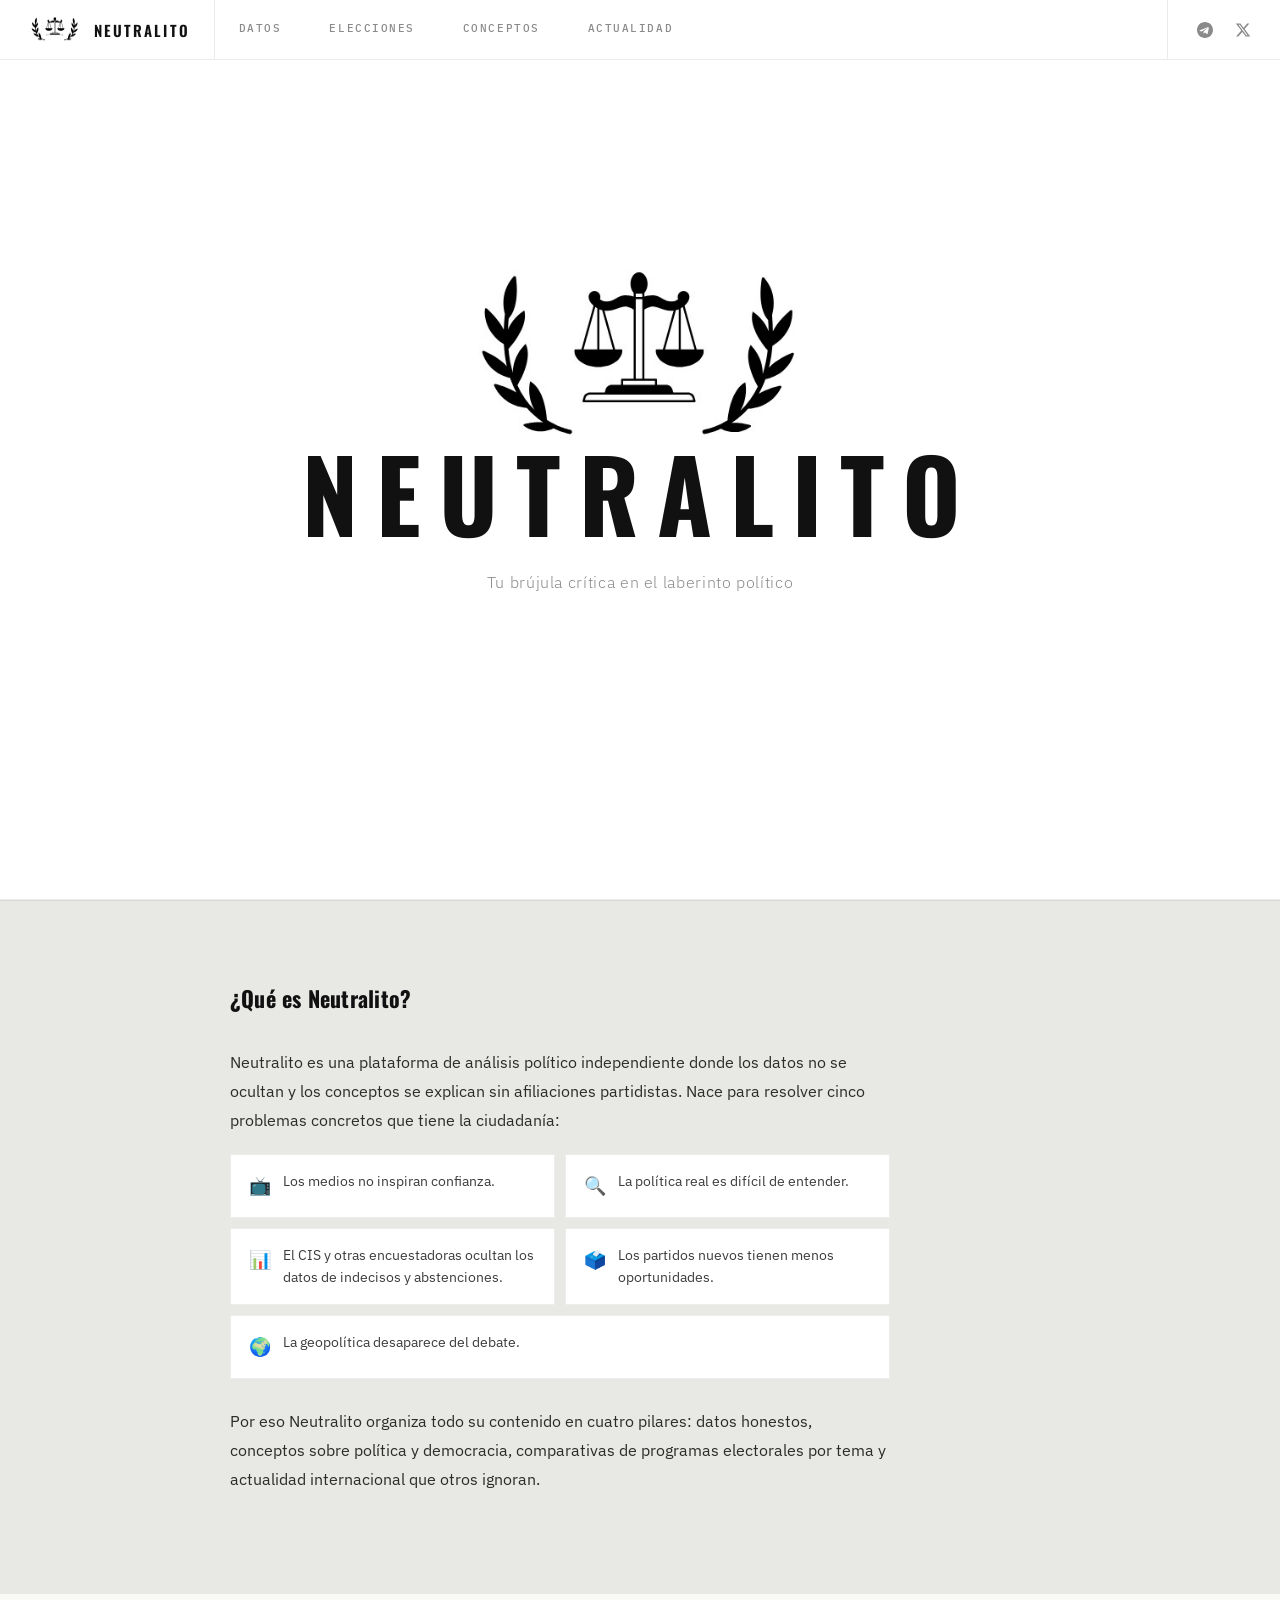
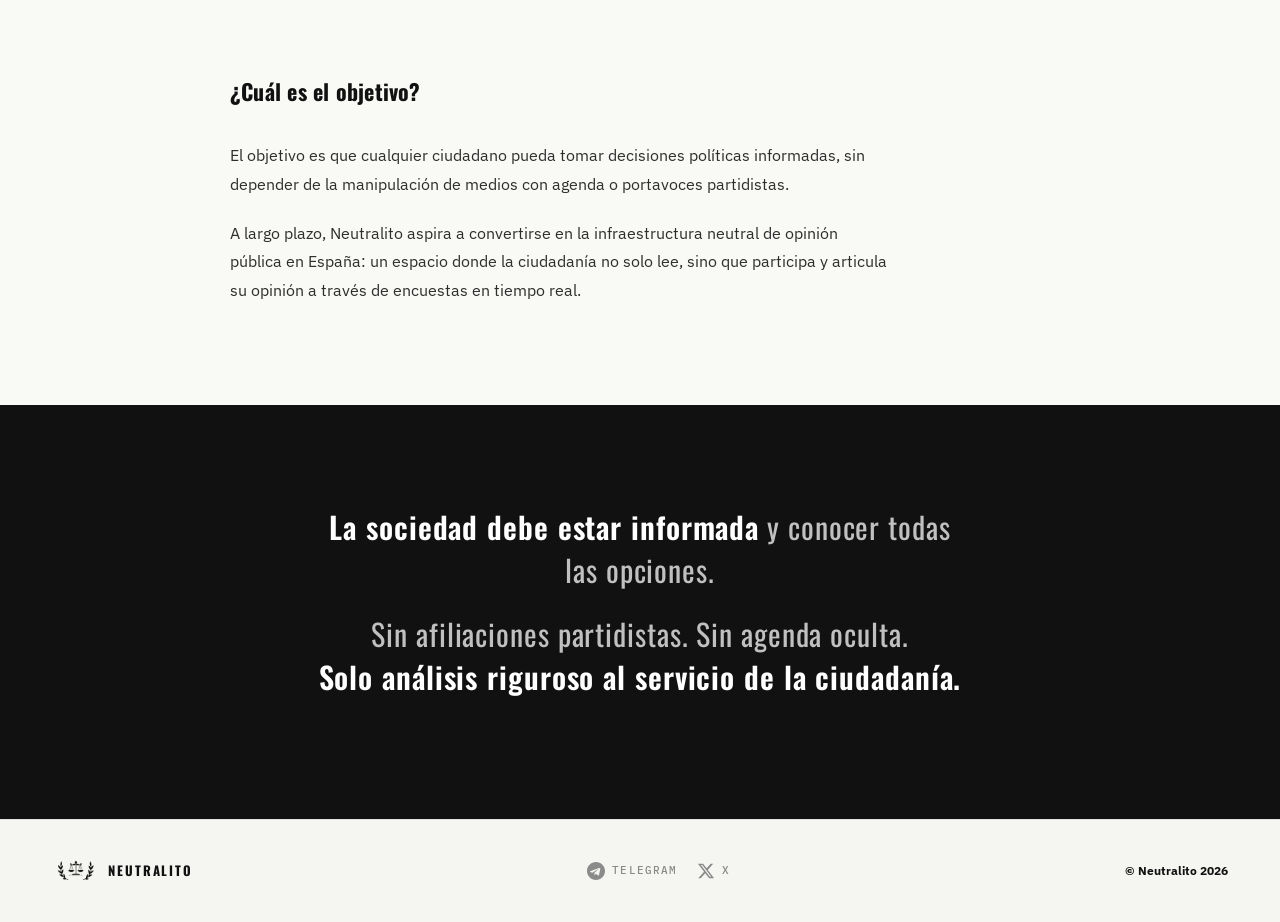
==== index.html @ 9f7d3c93 "Add files via upload" ====
<!DOCTYPE html>
<html lang="es">
<head>
<meta charset="UTF-8">
<meta name="viewport" content="width=device-width, initial-scale=1.0">
<title>Neutralito — Tu brújula crítica en el laberinto político</title>
<link rel="preconnect" href="https://fonts.googleapis.com">
<link href="https://fonts.googleapis.com/css2?family=Oswald:wght@400;500;600;700&family=IBM+Plex+Sans:wght@300;400;500&family=IBM+Plex+Mono:wght@400;500&family=Playfair+Display:ital,wght@0,600;1,400&display=swap" rel="stylesheet">
<link rel="stylesheet" href="neutralito.css">
<style>
  :root {
    --white:       #ffffff;
    --off-white:   #f5f5f2;
    --silver:      #C0C0C0;
    --silver-dark: #8a8a8a;
    --black:       #111111;
    --black-soft:  #333333;
  }

  * { margin: 0; padding: 0; box-sizing: border-box; }
  html { scroll-behavior: smooth; }

  body {
    background: var(--white);
    color: var(--black);
    font-family: 'IBM Plex Sans', sans-serif;
    font-weight: 300;
    line-height: 1.6;
    overflow-x: hidden;
  }

  /* ── NAV ── */
  nav {
    position: fixed;
    top: 0; left: 0; right: 0;
    z-index: 300;
    display: flex;
    align-items: stretch;
    height: 60px;
    background: var(--white);
    border-bottom: 1px solid rgba(0,0,0,0.08);
  }

  .nav-brand {
    display: flex;
    align-items: center;
    gap: 8px;
    padding: 0 24px;
    text-decoration: none;
    border-right: 1px solid rgba(0,0,0,0.08);
    cursor: pointer;
    flex-shrink: 0;
  }

  .nav-brand img {
    height: 28px;
    width: auto;
    object-fit: contain;
  }

  .nav-brand-text {
    font-family: 'Oswald', sans-serif;
    font-size: 15px;
    font-weight: 600;
    letter-spacing: 0.14em;
    text-transform: uppercase;
    color: var(--black);
  }

  .nav-tabs {
    display: flex;
    flex: 1;
    overflow-x: auto;
  }

  .nav-tab {
    display: flex;
    align-items: center;
    padding: 0 24px;
    font-family: 'IBM Plex Mono', monospace;
    font-size: 11px;
    font-weight: 500;
    letter-spacing: 0.14em;
    text-transform: uppercase;
    color: var(--silver-dark);
    cursor: pointer;
    border-bottom: 2px solid transparent;
    transition: color 0.2s, border-color 0.2s;
    white-space: nowrap;
    user-select: none;
  }

  .nav-tab:hover { color: var(--black); }
  .nav-tab.active { color: var(--black); border-bottom-color: var(--black); }

  /* ── HAMBURGER ── */
  .nav-hamburger {
    display: none;
    flex-direction: column;
    justify-content: center;
    gap: 5px;
    padding: 0 20px;
    cursor: pointer;
    margin-left: auto;
  }
  .nav-hamburger span {
    display: block;
    width: 22px;
    height: 2px;
    background: var(--black);
    transition: all 0.3s;
  }
  .nav-mobile-menu {
    position: fixed;
    top: 60px;
    left: 0;
    right: 0;
    background: var(--white);
    border-bottom: 2px solid rgba(0,0,0,0.1);
    z-index: 299;
    flex-direction: column;
    display: none;
    box-shadow: 0 8px 24px rgba(0,0,0,0.1);
  }
  @media (max-width: 768px) {
    .nav-mobile-menu.open { display: flex !important; }
  }
  .nav-mobile-item {
    padding: 16px 24px;
    font-family: 'IBM Plex Mono', monospace;
    font-size: 12px;
    font-weight: 500;
    letter-spacing: 0.14em;
    text-transform: uppercase;
    color: var(--silver-dark);
    cursor: pointer;
    border-bottom: 1px solid rgba(0,0,0,0.05);
    transition: color 0.2s, background 0.2s;
  }
  .nav-mobile-item:hover { color: var(--black); background: var(--off-white); }
  .nav-mobile-item.active { color: var(--black); font-weight: 700; }

  @media (max-width: 768px) {
    .nav-tabs { display: none; }
    .nav-hamburger { display: flex; }
    .nav-social { display: none; }
    .page.active.mobile-hidden { display: none; }
  }

  /* ── PAGES ── */
  .page { display: none; }
  .page.active { display: block; }

  /* ── HOME PAGE ── */
  .hero {
    min-height: 100vh;
    display: flex;
    flex-direction: column;
    align-items: center;
    justify-content: center;
    padding: 100px 48px 80px;
    text-align: center;
    background: var(--white);
    position: relative;
    border-bottom: 1px solid rgba(0,0,0,0.07);
  }

  .hero-brand {
    display: flex;
    flex-direction: column;
    align-items: center;
    gap: 0;
    margin-bottom: 28px;
  }

  .hero-brand-symbol {
    width: clamp(260px, 36vw, 420px);
    height: auto;
    object-fit: contain;
    display: block;
    margin-bottom: -16px;
  }

  .hero-brand-name {
    font-family: 'Oswald', sans-serif;
    font-size: clamp(48px, 9vw, 100px);
    font-weight: 700;
    letter-spacing: 0.18em;
    text-transform: uppercase;
    color: var(--black);
    line-height: 1;
    padding-top: 4px;
  }

  .hero-tagline {
    font-size: clamp(13px, 1.5vw, 16px);
    font-weight: 300;
    color: var(--silver-dark);
    letter-spacing: 0.04em;
    margin-bottom: 60px;
  }

  /* ── QUÉ ES ── */
  .que-es {
    background: var(--off-white);
    padding: 80px 52px;
    border-top: 1px solid rgba(0,0,0,0.07);
  }
  .que-es-inner { max-width: 820px; margin: 0 auto; }
  .que-es-texto {
    font-size: 16px;
    font-weight: 300;
    color: rgba(17,17,17,0.85);
    line-height: 1.85;
    max-width: 680px;
    margin-bottom: 20px;
  }

  /* ── MANIFIESTO ── */
  .manifiesto {
    background: var(--black);
    padding: 100px 52px;
    text-align: center;
  }
  .manifiesto-inner { max-width: 660px; margin: 0 auto; }
  .manifiesto-label {
    font-family: 'IBM Plex Mono', monospace;
    font-size: 10px;
    letter-spacing: 0.3em;
    text-transform: uppercase;
    color: var(--silver-dark);
    margin-bottom: 44px;
  }
  .manifiesto-frase {
    font-family: 'Oswald', sans-serif;
    font-size: clamp(20px, 3vw, 30px);
    font-weight: 400;
    line-height: 1.45;
    letter-spacing: 0.03em;
    color: var(--silver);
    margin-bottom: 20px;
  }
  .manifiesto-frase strong { color: var(--white); font-weight: 600; }

  /* ── DIFERENCIACIÓN ── */
  .diferencia {
    background: var(--off-white);
    padding: 100px 52px;
  }
  .diferencia-inner { max-width: 960px; margin: 0 auto; }
  .diferencia-grid {
    display: grid;
    grid-template-columns: 1fr 1fr 1fr;
    gap: 2px;
    background: rgba(0,0,0,0.06);
    margin-top: 56px;
  }
  .dif-col { background: var(--white); padding: 32px 28px; }
  .dif-col-header {
    font-family: 'Oswald', sans-serif;
    font-size: 12px;
    font-weight: 600;
    letter-spacing: 0.14em;
    text-transform: uppercase;
    margin-bottom: 24px;
    padding-bottom: 14px;
    border-bottom: 1px solid rgba(0,0,0,0.07);
  }
  .dif-col-header.ellos { color: var(--silver-dark); }
  .dif-col-header.nos   { color: var(--black); }
  .dif-col-header.res   { color: var(--black-soft); }
  .dif-item {
    font-size: 13px;
    font-weight: 300;
    color: rgba(17,17,17,0.75);
    line-height: 1.65;
    margin-bottom: 16px;
    padding-left: 12px;
    border-left: 2px solid rgba(0,0,0,0.08);
  }
  .dif-item.nos { color: var(--black); font-weight: 400; border-left-color: var(--black); }
  .dif-item.res { color: var(--black-soft); font-style: italic; border-left-color: rgba(0,0,0,0.2); }

  /* ── INNER PAGES ── */
  .inner-page {
    min-height: calc(100vh - 60px);
    padding: 80px 52px 100px;
  }
  .inner-page-inner { max-width: 820px; margin: 0 auto; }

  .page-badge {
    font-family: 'Oswald', sans-serif;
    font-size: 12px;
    font-weight: 500;
    letter-spacing: 0.12em;
    text-transform: uppercase;
    color: var(--silver-dark);
    border: 1px solid rgba(0,0,0,0.1);
    display: inline-block;
    padding: 5px 12px;
    margin-bottom: 28px;
  }

  .page-titulo {
    font-family: 'Oswald', sans-serif;
    font-size: clamp(32px, 5vw, 56px);
    font-weight: 700;
    letter-spacing: 0.06em;
    text-transform: uppercase;
    color: var(--black);
    margin-bottom: 32px;
    line-height: 1.1;
  }

  .page-divider {
    width: 40px;
    height: 1px;
    background: var(--silver);
    margin-bottom: 36px;
  }

  .page-texto {
    font-size: 16px;
    font-weight: 300;
    color: rgba(17,17,17,0.85);
    line-height: 1.85;
    margin-bottom: 20px;
    max-width: 640px;
  }

  /* ── SECTION LABEL ── */
  .section-label {
    font-family: 'Oswald', sans-serif;
    font-size: 22px;
    font-weight: 700;
    letter-spacing: 0.01em;
    text-transform: none;
    color: var(--black);
    margin-bottom: 32px;
    display: block;
  }


  /* ── QUÉ ES / OBJETIVO styles ── */
  .info-section {
    padding: 80px 52px;
    border-top: 1px solid rgba(0,0,0,0.07);
  }
  .info-section.alt { background: var(--off-white); }
  .info-section.dark { background: var(--white); }
  .info-inner { max-width: 820px; margin: 0 auto; }

  .info-title {
    font-family: 'Playfair Display', serif;
    font-size: clamp(20px, 2.5vw, 26px);
    font-weight: 600;
    color: #000000;
    margin-bottom: 28px;
    letter-spacing: -0.01em;
    line-height: 1.35;
  }

  .info-texto {
    font-family: 'IBM Plex Sans', sans-serif;
    font-size: 15.5px;
    font-weight: 400;
    color: rgba(17,17,17,0.88);
    line-height: 1.85;
    max-width: 660px;
    margin-bottom: 20px;
  }

  .info-lista li:hover {
    border-color: rgba(0,0,0,0.2);
    box-shadow: 0 2px 8px rgba(0,0,0,0.05);
  }

  @media (max-width: 600px) {
  }

  @media (max-width: 768px) {
    .info-section { padding-left: 24px; padding-right: 24px; }
  }

  /* ── PROBLEMA CARDS ── */
  .problema-grid {
    display: grid;
    grid-template-columns: 1fr 1fr;
    gap: 10px;
    margin: 20px 0 28px;
    max-width: 660px;
  }

  .problema-card {
    background: var(--white);
    border: 1px solid rgba(0,0,0,0.07);
    padding: 16px 18px;
    display: flex;
    align-items: flex-start;
    gap: 12px;
    transition: border-color 0.2s, transform 0.15s;
  }

  .problema-card:hover {
    border-color: rgba(0,0,0,0.18);
    transform: translateY(-1px);
  }

  .problema-card:last-child:nth-child(odd) {
    grid-column: 1 / -1;
  }

  .problema-icon {
    font-size: 18px;
    flex-shrink: 0;
    margin-top: 1px;
  }

  .problema-texto {
    font-family: 'IBM Plex Sans', sans-serif;
    font-size: 14px;
    font-weight: 400;
    color: rgba(17,17,17,0.82);
    line-height: 1.55;
  }

  @media (max-width: 600px) {
    .problema-grid { grid-template-columns: 1fr; }
    .problema-card:last-child:nth-child(odd) { grid-column: auto; }
  }

  /* ── NAV SOCIAL ── */
  .nav-social {
    display: flex;
    align-items: center;
    gap: 4px;
    padding: 0 20px;
    border-left: 1px solid rgba(0,0,0,0.08);
    flex-shrink: 0;
  }
  .nav-social-link {
    display: flex;
    align-items: center;
    justify-content: center;
    width: 34px;
    height: 34px;
    color: var(--silver-dark);
    text-decoration: none;
    transition: color 0.2s;
    border-radius: 4px;
  }
  .nav-social-link:hover { color: var(--black); }
  .nav-social-link svg { pointer-events: none; }

  @media (max-width: 768px) {
    .siguenos { padding-left: 24px; padding-right: 24px; }
    .nav-social { padding: 0 12px; }
  }
  /* ── FOOTER ── */
  footer {
    background: var(--off-white);
    border-top: 1px solid rgba(0,0,0,0.07);
    padding: 40px 52px;
    display: flex;
    align-items: center;
    justify-content: space-between;
    flex-wrap: wrap;
    gap: 16px;
  }
  .footer-marca { display: flex; align-items: center; gap: 8px; }
  .footer-marca img { height: 22px; opacity: 1; filter: none; }
  .footer-marca-text {
    font-family: 'Oswald', sans-serif;
    font-size: 13px;
    font-weight: 700;
    letter-spacing: 0.14em;
    text-transform: uppercase;
    color: var(--black);
  }
  .footer-social { display: flex; gap: 20px; align-items: center; }
  .social-link {
    display: flex;
    align-items: center;
    gap: 7px;
    font-family: 'IBM Plex Mono', monospace;
    font-size: 11px;
    font-weight: 500;
    letter-spacing: 0.1em;
    text-transform: uppercase;
    color: var(--silver-dark);
    text-decoration: none;
    transition: color 0.2s;
  }
  .social-link:hover { color: var(--black); }
  .footer-copy {
    font-family: 'IBM Plex Sans', sans-serif;
    font-size: 12px;
    font-weight: 300;
    color: var(--silver-dark);
  }

  /* ── ANIMATIONS ── */
  @keyframes fadeIn {
    from { opacity: 0; transform: translateY(10px); }
    to   { opacity: 1; transform: none; }
  }
  .page.active { animation: fadeIn 0.25s ease; }

  /* ── RESPONSIVE ── */
  @media (max-width: 768px) {
    .nav-brand { padding: 0 16px; }
    .nav-tab { padding: 0 14px; font-size: 10px; }
    .hero, .que-es, .manifiesto, .diferencia, .regla, .inner-page, footer { padding-left: 24px; padding-right: 24px; }
    .diferencia-grid { grid-template-columns: 1fr; }
    .regla-canales { grid-template-columns: 1fr; }
    footer { flex-direction: column; align-items: center; text-align: center; }
  }
</style>
<script defer src="https://cloud.umami.is/script.js" data-website-id="a4884acc-6164-420b-81f0-c24fb1109fbe"></script>
</head>
<body>

<!-- NAV -->
<nav>
  <div class="nav-brand" onclick="showPage('inicio')">
    <img src="[data-uri]" alt="Neutralito">
    <span class="nav-brand-text">Neutralito</span>
  </div>
  <div class="nav-tabs">
    <div class="nav-tab" onclick="showPage('datos')">Datos</div>
    <div class="nav-tab" onclick="showPage('elecciones')">Elecciones</div>
    <div class="nav-tab" onclick="showPage('conceptos')">Conceptos</div>
    <div class="nav-tab" onclick="showPage('actualidad')">Actualidad</div>
  </div>
  <div class="nav-hamburger" onclick="toggleMenu()" id="hamburger">
    <span></span><span></span><span></span>
  </div>
  <div class="nav-social">
    <a href="https://t.me/neutralito" target="_blank" class="nav-social-link" title="Telegram">
      <svg width="16" height="16" viewBox="0 0 24 24" fill="currentColor"><path d="M12 0C5.373 0 0 5.373 0 12s5.373 12 12 12 12-5.373 12-12S18.627 0 12 0zm5.894 8.221-1.97 9.28c-.145.658-.537.818-1.084.508l-3-2.21-1.447 1.394c-.16.16-.295.295-.605.295l.213-3.053 5.56-5.023c.242-.213-.054-.333-.373-.12L7.17 14.36l-2.945-.918c-.64-.203-.658-.64.135-.953l11.57-4.461c.537-.194 1.006.131.964.193z"/></svg>
    </a>
    <a href="https://x.com/Neutralito_e" target="_blank" class="nav-social-link" title="X">
      <svg width="16" height="16" viewBox="0 0 24 24" fill="currentColor"><path d="M18.244 2.25h3.308l-7.227 8.26 8.502 11.24H16.17l-5.214-6.817L4.99 21.75H1.68l7.73-8.835L1.254 2.25H8.08l4.713 6.231zm-1.161 17.52h1.833L7.084 4.126H5.117z"/></svg>
    </a>
  </div>
</nav>

<!-- MOBILE MENU -->
<div class="nav-mobile-menu" id="mobileMenu">
  <div class="nav-mobile-item" onclick="showPageMobile('inicio')">Inicio</div>
  <div class="nav-mobile-item" onclick="showPageMobile('datos')">Datos</div>
  <div class="nav-mobile-item" onclick="showPageMobile('elecciones')">Elecciones</div>
  <div class="nav-mobile-item" onclick="showPageMobile('conceptos')">Conceptos</div>
  <div class="nav-mobile-item" onclick="showPageMobile('actualidad')">Actualidad</div>
</div>

<!-- ── PAGE: INICIO ── -->
<div class="page active" id="page-inicio">

  <section class="hero">
    <div class="hero-brand">
      <img src="[data-uri]" alt="Neutralito" class="hero-brand-symbol">
      <span class="hero-brand-name">Neutralito</span>
    </div>
    <p class="hero-tagline">Tu brújula crítica en el laberinto político</p>
  </section>

  <section class="info-section" style="background:#e8e8e4;">
    <div class="info-inner">
      <p class="section-label">¿Qué es Neutralito?</p>
      <p class="info-texto">Neutralito es una plataforma de análisis político independiente donde los datos no se ocultan y los conceptos se explican sin afiliaciones partidistas. Nace para resolver cinco problemas concretos que tiene la ciudadanía:</p>
      <div class="problema-grid">
        <div class="problema-card">
          <span class="problema-icon">📺</span>
          <span class="problema-texto">Los medios no inspiran confianza.</span>
        </div>
        <div class="problema-card">
          <span class="problema-icon">🔍</span>
          <span class="problema-texto">La política real es difícil de entender.</span>
        </div>
        <div class="problema-card">
          <span class="problema-icon">📊</span>
          <span class="problema-texto">El CIS y otras encuestadoras ocultan los datos de indecisos y abstenciones.</span>
        </div>
        <div class="problema-card">
          <span class="problema-icon">🗳️</span>
          <span class="problema-texto">Los partidos nuevos tienen menos oportunidades.</span>
        </div>
        <div class="problema-card">
          <span class="problema-icon">🌍</span>
          <span class="problema-texto">La geopolítica desaparece del debate.</span>
        </div>
      </div>
      <p class="info-texto">Por eso Neutralito organiza todo su contenido en cuatro pilares: datos honestos, conceptos sobre política y democracia, comparativas de programas electorales por tema y actualidad internacional que otros ignoran.</p>
    </div>
  </section>

  <section class="info-section" style="background:#f9f9f6;">
    <div class="info-inner">
      <p class="section-label">¿Cuál es el objetivo?</p>
      <p class="info-texto">El objetivo es que cualquier ciudadano pueda tomar decisiones políticas informadas, sin depender de la manipulación de medios con agenda o portavoces partidistas.</p>
      <p class="info-texto">A largo plazo, Neutralito aspira a convertirse en la infraestructura neutral de opinión pública en España: un espacio donde la ciudadanía no solo lee, sino que participa y articula su opinión a través de encuestas en tiempo real.</p>
    </div>
  </section>

  <section class="manifiesto">
    <div class="manifiesto-inner">
      <p class="manifiesto-frase"><strong>La sociedad debe estar informada</strong> y conocer todas las opciones.</p>
      <p class="manifiesto-frase">Sin afiliaciones partidistas. Sin agenda oculta.<br><strong>Solo análisis riguroso al servicio de la ciudadanía.</strong></p>
    </div>
  </section>

  <footer>
    <div class="footer-marca">
      <img src="imagenes/logo_neutralito.png" alt="Neutralito">
      <span class="footer-marca-text">Neutralito</span>
    </div>
    <div class="footer-social">
      <a href="https://t.me/neutralito" target="_blank" class="social-link">
        <svg width="18" height="18" viewBox="0 0 24 24" fill="currentColor"><path d="M12 0C5.373 0 0 5.373 0 12s5.373 12 12 12 12-5.373 12-12S18.627 0 12 0zm5.894 8.221-1.97 9.28c-.145.658-.537.818-1.084.508l-3-2.21-1.447 1.394c-.16.16-.295.295-.605.295l.213-3.053 5.56-5.023c.242-.213-.054-.333-.373-.12L7.17 14.36l-2.945-.918c-.64-.203-.658-.64.135-.953l11.57-4.461c.537-.194 1.006.131.964.193z"/></svg>
        Telegram
      </a>
      <a href="https://x.com/Neutralito_e" target="_blank" class="social-link">
        <svg width="18" height="18" viewBox="0 0 24 24" fill="currentColor"><path d="M18.244 2.25h3.308l-7.227 8.26 8.502 11.24H16.17l-5.214-6.817L4.99 21.75H1.68l7.73-8.835L1.254 2.25H8.08l4.713 6.231zm-1.161 17.52h1.833L7.084 4.126H5.117z"/></svg>
        X
      </a>
    </div>
    <div class="footer-copy"><strong style="color:var(--black)">© Neutralito 2026</strong></div>
  </footer>

</div>

<!-- ── PAGE: DATOS ── -->
<div class="page" id="page-datos">
  <div class="inner-page">
    <div class="inner-page-inner">
      <span class="page-badge">Próximamente</span>
      <h1 class="page-titulo">📊 Encuestas y Datos</h1>
      <div class="page-divider"></div>
      <p class="page-texto">El CIS de Neutralito sin maquillaje. Evolución e histórico incluyendo el dato de indecisos y abstención. Lo que los medios no te muestran.</p>
    </div>
  </div>
</div>

<!-- ── PAGE: ELECCIONES ── -->
<div class="page" id="page-elecciones">
  <div class="inner-page">
    <div class="inner-page-inner">
      <span class="page-badge">Próximamente</span>
      <h1 class="page-titulo">🗳️ Elecciones</h1>
      <div class="page-divider"></div>
      <p class="page-texto">Descubre qué partidos se presentan en tu provincia y qué proponen. Todas las candidaturas, sin filtros.</p>
      <div class="page-divider"></div>
      <p class="page-texto"><strong>Próxima convocatoria:</strong> Elecciones Autonómicas Andalucía 2026 — en preparación.</p>
      <div class="page-divider"></div>
      <p class="page-texto" style="font-size:13px; color: var(--silver-dark); text-transform: uppercase; letter-spacing: 0.1em; font-family: 'IBM Plex Mono', monospace;">Archivo</p>
      <p class="page-texto">
        <a href="elecciones-aragon-2026.html" target="_blank" style="color: var(--black); font-weight: 500; text-decoration: underline; text-underline-offset: 3px;">
          🗂️ Elecciones Autonómicas Aragón 2026 ↗
        </a>
        <br><br>
        <a href="elecciones-cyl-2026.html" target="_blank" style="color: var(--black); font-weight: 500; text-decoration: underline; text-underline-offset: 3px;">
          🗂️ Elecciones Autonómicas Castilla y León 2026 ↗
        </a>
      </p>
    </div>
  </div>
</div>

<!-- ── PAGE: CONCEPTOS ── -->
<div class="page" id="page-conceptos">
  <div class="inner-page">
    <div class="inner-page-inner">
      <span class="page-badge">Próximamente</span>
      <h1 class="page-titulo">🧠 Conceptos</h1>
      <div class="page-divider"></div>
      <p class="page-texto">Lo que nadie te explicó en la escuela. Glosario político, cómo funciona el sistema electoral, características de una democracia, independencia judicial, etc. Imprescindible para entender cómo debería funcionar un régimen político democrático. Sin jerga y sin agenda.</p>
    </div>
  </div>
</div>

<!-- ── PAGE: ACTUALIDAD ── -->
<div class="page" id="page-actualidad">
  <div class="inner-page">
    <div class="inner-page-inner">
      <span class="page-badge">Próximamente</span>
      <h1 class="page-titulo">🌍 Actualidad</h1>
      <div class="page-divider"></div>
      <p class="page-texto">Lo que pasa fuera y nadie cuenta. Noticias ignoradas y temas de interés que deben estar en el debate público. Contexto internacional para entender lo que nos afecta.</p>
    </div>
  </div>
</div>

<script>
  const validPages = ['inicio', 'datos', 'elecciones', 'conceptos', 'actualidad'];

  function toggleMenu() {
    document.getElementById('mobileMenu').classList.toggle('open');
  }

  // Close menu when clicking outside
  document.addEventListener('click', function(e) {
    const menu = document.getElementById('mobileMenu');
    const hamburger = document.getElementById('hamburger');
    if (!menu.contains(e.target) && !hamburger.contains(e.target)) {
      menu.classList.remove('open');
    }
  });

  function showPageMobile(id) {
    // Cerrar menú inmediatamente
    const menu = document.getElementById('mobileMenu');
    menu.classList.remove('open');
    // Mostrar contenido
    document.querySelectorAll('.page').forEach(p => p.classList.remove('mobile-hidden'));
    if (id === 'inicio') {
      showPage('inicio');
    } else {
      showPage(id);
    }
  }

  function showPage(id) {
    if (!validPages.includes(id)) id = 'inicio';
    document.querySelectorAll('.page').forEach(p => p.classList.remove('active'));
    document.querySelectorAll('.nav-tab').forEach(t => t.classList.remove('active'));
    const page = document.getElementById('page-' + id);
    if (page) page.classList.add('active');
    document.querySelectorAll('.nav-tab').forEach(t => {
      if (t.getAttribute('onclick') === "showPage('" + id + "')") {
        t.classList.add('active');
      }
    });
    history.replaceState(null, '', '#' + id);
    window.scrollTo(0, 0);
  }

  // Al cargar, leer el hash de la URL y activar la sección correcta
  window.addEventListener('DOMContentLoaded', function() {
    const hash = window.location.hash.replace('#', '');
    // Check if we came from another page (referrer is not empty)
    const cameFromElsewhere = document.referrer !== '' && !document.referrer.includes('index.html');
    if (hash && validPages.includes(hash)) {
      showPage(hash);
    } else if (cameFromElsewhere) {
      // Came from elecciones page - show inicio directly
      showPage('inicio');
    } else {
      showPage('inicio');
      // On mobile, hide content until user selects (only on first load)
      if (window.innerWidth <= 768 && !cameFromElsewhere) {
        document.querySelectorAll('.page').forEach(p => p.classList.add('mobile-hidden'));
      }
    }
  });
</script>
</body>
</html>
---- neutralito.css ----
/* ============================================
   NEUTRALITO — Design System
   Versión 1.0 · Marzo 2026
   Fuentes: Oswald, IBM Plex Sans, IBM Plex Mono
   Google Fonts import:
   https://fonts.googleapis.com/css2?family=Oswald:wght@400;500;600;700&family=IBM+Plex+Sans:wght@300;400;500&family=IBM+Plex+Mono:wght@400;500&display=swap
============================================ */

/* ── VARIABLES ── */
:root {
  --white:        #ffffff;
  --off-white:    #f5f5f2;
  --silver-light: #e8e8e4;
  --silver:       #C0C0C0;
  --silver-dark:  #8a8a8a;
  --black:        #111111;
  --black-soft:   #333333;
  --gold:         #FFD700;
  --gold-dark:    #CC7722;
  --blue:         #2F3A4A;
  --teal:         #1B4D4F;
}

/* ── RESET ── */
*, *::before, *::after { margin: 0; padding: 0; box-sizing: border-box; }
html { scroll-behavior: smooth; }
body {
  background: var(--white);
  color: var(--black);
  font-family: 'IBM Plex Sans', sans-serif;
  font-weight: 300;
  line-height: 1.6;
  overflow-x: hidden;
}

/* ── TIPOGRAFÍA ── */

/* Títulos principales — Oswald */
.titulo-principal {
  font-family: 'Oswald', sans-serif;
  font-size: clamp(48px, 9vw, 100px);
  font-weight: 700;
  letter-spacing: 0.18em;
  text-transform: uppercase;
  color: var(--black);
  line-height: 1;
}

/* Títulos de sección — Oswald */
.titulo-seccion {
  font-family: 'Oswald', sans-serif;
  font-size: 22px;
  font-weight: 700;
  letter-spacing: 0.01em;
  text-transform: none;
  color: var(--black);
  margin-bottom: 32px;
}

/* Títulos de página interior — Oswald */
.titulo-pagina {
  font-family: 'Oswald', sans-serif;
  font-size: clamp(32px, 5vw, 56px);
  font-weight: 700;
  letter-spacing: 0.06em;
  text-transform: uppercase;
  color: var(--black);
  line-height: 1.1;
  margin-bottom: 32px;
}

/* Texto cuerpo — IBM Plex Sans */
.texto {
  font-family: 'IBM Plex Sans', sans-serif;
  font-size: 15.5px;
  font-weight: 400;
  color: rgba(17,17,17,0.88);
  line-height: 1.85;
  max-width: 660px;
  margin-bottom: 20px;
}

/* Texto secundario / subtítulo */
.texto-secundario {
  font-family: 'IBM Plex Sans', sans-serif;
  font-size: 15px;
  font-weight: 300;
  color: rgba(17,17,17,0.6);
  line-height: 1.7;
}

/* Etiquetas / monospace — IBM Plex Mono */
.etiqueta {
  font-family: 'IBM Plex Mono', monospace;
  font-size: 10px;
  font-weight: 500;
  letter-spacing: 0.3em;
  text-transform: uppercase;
  color: var(--silver-dark);
}

/* Tagline */
.tagline {
  font-family: 'IBM Plex Sans', sans-serif;
  font-size: clamp(13px, 1.5vw, 16px);
  font-weight: 300;
  color: var(--silver-dark);
  letter-spacing: 0.04em;
}

/* ── NAVEGACIÓN ── */
.nav {
  position: fixed;
  top: 0; left: 0; right: 0;
  z-index: 300;
  display: flex;
  align-items: stretch;
  height: 60px;
  background: var(--white);
  border-bottom: 1px solid rgba(0,0,0,0.08);
}

.nav-brand {
  display: flex;
  align-items: center;
  gap: 8px;
  padding: 0 24px;
  cursor: pointer;
  flex-shrink: 0;
  border-right: 1px solid rgba(0,0,0,0.08);
  text-decoration: none;
}

.nav-brand img { height: 28px; width: auto; object-fit: contain; }

.nav-brand-text {
  font-family: 'Oswald', sans-serif;
  font-size: 15px;
  font-weight: 600;
  letter-spacing: 0.14em;
  text-transform: uppercase;
  color: var(--black);
}

.nav-tabs { display: flex; flex: 1; overflow-x: auto; }

.nav-tab {
  display: flex;
  align-items: center;
  padding: 0 24px;
  font-family: 'IBM Plex Mono', monospace;
  font-size: 11px;
  font-weight: 500;
  letter-spacing: 0.14em;
  text-transform: uppercase;
  color: var(--silver-dark);
  cursor: pointer;
  border-bottom: 2px solid transparent;
  transition: color 0.2s, border-color 0.2s;
  white-space: nowrap;
  user-select: none;
}

.nav-tab:hover { color: var(--black); }
.nav-tab.active { color: var(--black); border-bottom-color: var(--black); }

.nav-social {
  display: flex;
  align-items: center;
  gap: 4px;
  padding: 0 20px;
  border-left: 1px solid rgba(0,0,0,0.08);
  flex-shrink: 0;
}

.nav-social-link {
  display: flex;
  align-items: center;
  justify-content: center;
  width: 34px;
  height: 34px;
  color: var(--silver-dark);
  text-decoration: none;
  transition: color 0.2s;
}
.nav-social-link:hover { color: var(--black); }
.nav-social-link svg { pointer-events: none; }

/* ── PÁGINAS / TABS ── */
.page { display: none; }
.page.active { display: block; animation: fadeIn 0.25s ease; }

/* ── SECCIONES ── */
.seccion {
  padding: 80px 52px;
  border-top: 1px solid rgba(0,0,0,0.07);
}
.seccion.bg-blanco    { background: var(--white); }
.seccion.bg-gris      { background: var(--off-white); }
.seccion.bg-plateado  { background: var(--silver-light); }
.seccion.bg-negro     { background: var(--black); }

.seccion-inner { max-width: 820px; margin: 0 auto; }
.seccion-inner-wide { max-width: 960px; margin: 0 auto; }
.seccion-inner-narrow { max-width: 660px; margin: 0 auto; }

/* ── DIVISOR ── */
.divisor {
  width: 40px;
  height: 1px;
  background: var(--silver);
  margin-bottom: 36px;
}

/* ── BADGE ── */
.badge {
  font-family: 'IBM Plex Mono', monospace;
  font-size: 9px;
  font-weight: 500;
  letter-spacing: 0.2em;
  text-transform: uppercase;
  color: var(--silver-dark);
  border: 1px solid rgba(0,0,0,0.1);
  display: inline-block;
  padding: 4px 10px;
  margin-bottom: 28px;
}

/* ── BOTONES ── */
.btn {
  font-family: 'Oswald', sans-serif;
  font-size: 13px;
  font-weight: 500;
  letter-spacing: 0.14em;
  text-transform: uppercase;
  padding: 13px 32px;
  text-decoration: none;
  display: inline-flex;
  align-items: center;
  gap: 8px;
  transition: opacity 0.2s, transform 0.15s;
  cursor: pointer;
  border: none;
}
.btn:hover { opacity: 0.85; transform: translateY(-1px); }

.btn-negro  { background: var(--black); color: var(--white); }
.btn-blanco { background: var(--white); color: var(--black); }
.btn-outline {
  background: transparent;
  color: var(--black);
  border: 1.5px solid rgba(0,0,0,0.2);
}
.btn-outline:hover { border-color: var(--black); opacity: 1; }

/* ── TARJETAS ── */
.card {
  background: var(--white);
  border: 1px solid rgba(0,0,0,0.07);
  padding: 28px;
  transition: border-color 0.2s, transform 0.15s;
}
.card:hover {
  border-color: rgba(0,0,0,0.18);
  transform: translateY(-1px);
}

.card-grid-2 {
  display: grid;
  grid-template-columns: 1fr 1fr;
  gap: 10px;
  max-width: 660px;
}

.card-grid-3 {
  display: grid;
  grid-template-columns: 1fr 1fr 1fr;
  gap: 2px;
  background: rgba(0,0,0,0.06);
}

/* ── MANIFIESTO ── */
.manifiesto-frase {
  font-family: 'Oswald', sans-serif;
  font-size: clamp(20px, 3vw, 30px);
  font-weight: 400;
  line-height: 1.45;
  letter-spacing: 0.03em;
  color: var(--silver);
  margin-bottom: 20px;
}
.manifiesto-frase strong { color: var(--white); font-weight: 600; }

/* ── FOOTER ── */
.footer {
  background: var(--off-white);
  border-top: 1px solid rgba(0,0,0,0.07);
  padding: 40px 52px;
  display: flex;
  align-items: center;
  justify-content: space-between;
  flex-wrap: wrap;
  gap: 16px;
}

.footer-marca { display: flex; align-items: center; gap: 8px; }
.footer-marca img { height: 22px; opacity: 0.25; }
.footer-marca-text {
  font-family: 'Oswald', sans-serif;
  font-size: 13px;
  font-weight: 500;
  letter-spacing: 0.14em;
  text-transform: uppercase;
  color: var(--silver-dark);
}

.footer-social { display: flex; gap: 20px; align-items: center; }
.social-link {
  display: flex;
  align-items: center;
  gap: 7px;
  font-family: 'IBM Plex Mono', monospace;
  font-size: 11px;
  font-weight: 500;
  letter-spacing: 0.1em;
  text-transform: uppercase;
  color: var(--silver-dark);
  text-decoration: none;
  transition: color 0.2s;
}
.social-link:hover { color: var(--black); }

/* ── ANIMACIONES ── */
@keyframes fadeIn {
  from { opacity: 0; transform: translateY(10px); }
  to   { opacity: 1; transform: none; }
}

.reveal {
  opacity: 0;
  transform: translateY(18px);
  transition: opacity 0.65s ease, transform 0.65s ease;
}
.reveal.visible { opacity: 1; transform: none; }

/* ── RESPONSIVE ── */
@media (max-width: 768px) {
  .nav-tabs .nav-tab { padding: 0 14px; font-size: 10px; }
  .nav-brand { padding: 0 16px; }
  .seccion { padding-left: 24px; padding-right: 24px; }
  .footer  { padding-left: 24px; padding-right: 24px; flex-direction: column; align-items: flex-start; }
  .card-grid-2 { grid-template-columns: 1fr; }
  .card-grid-3 { grid-template-columns: 1fr; }
}
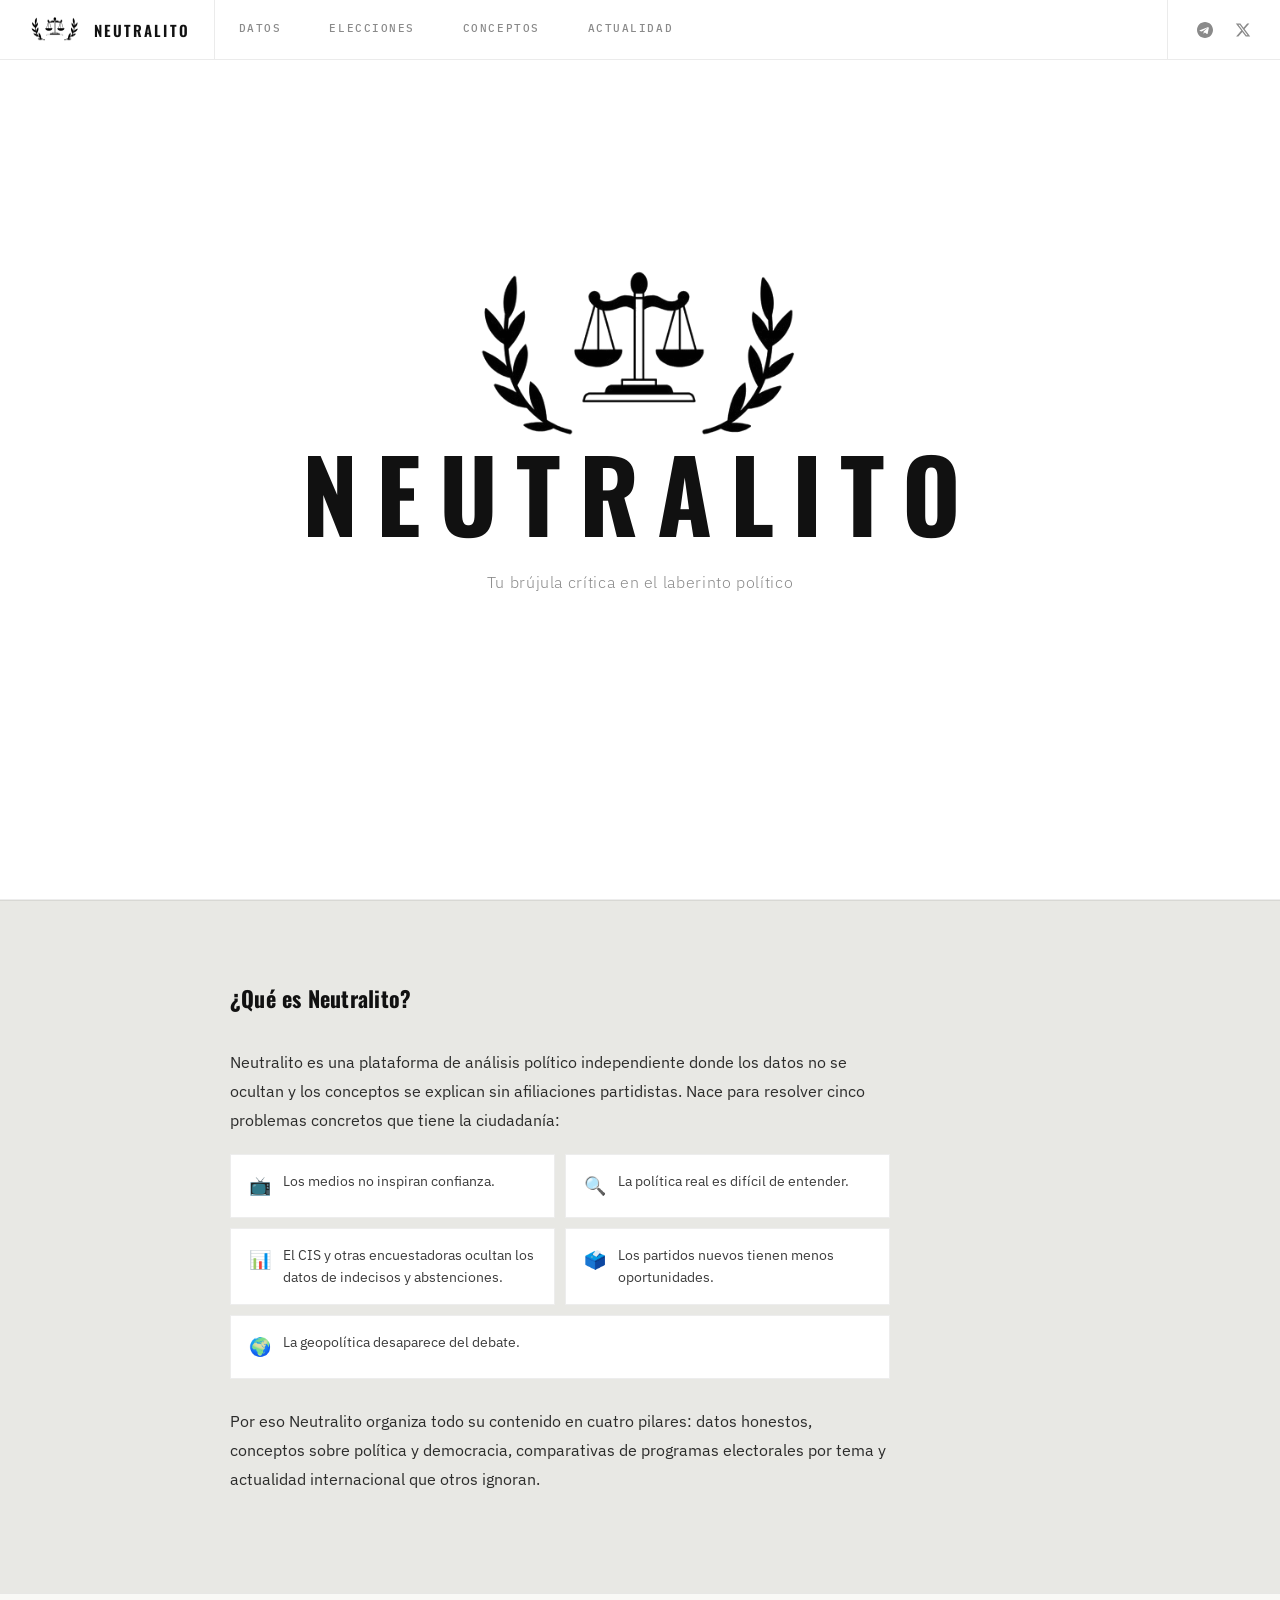
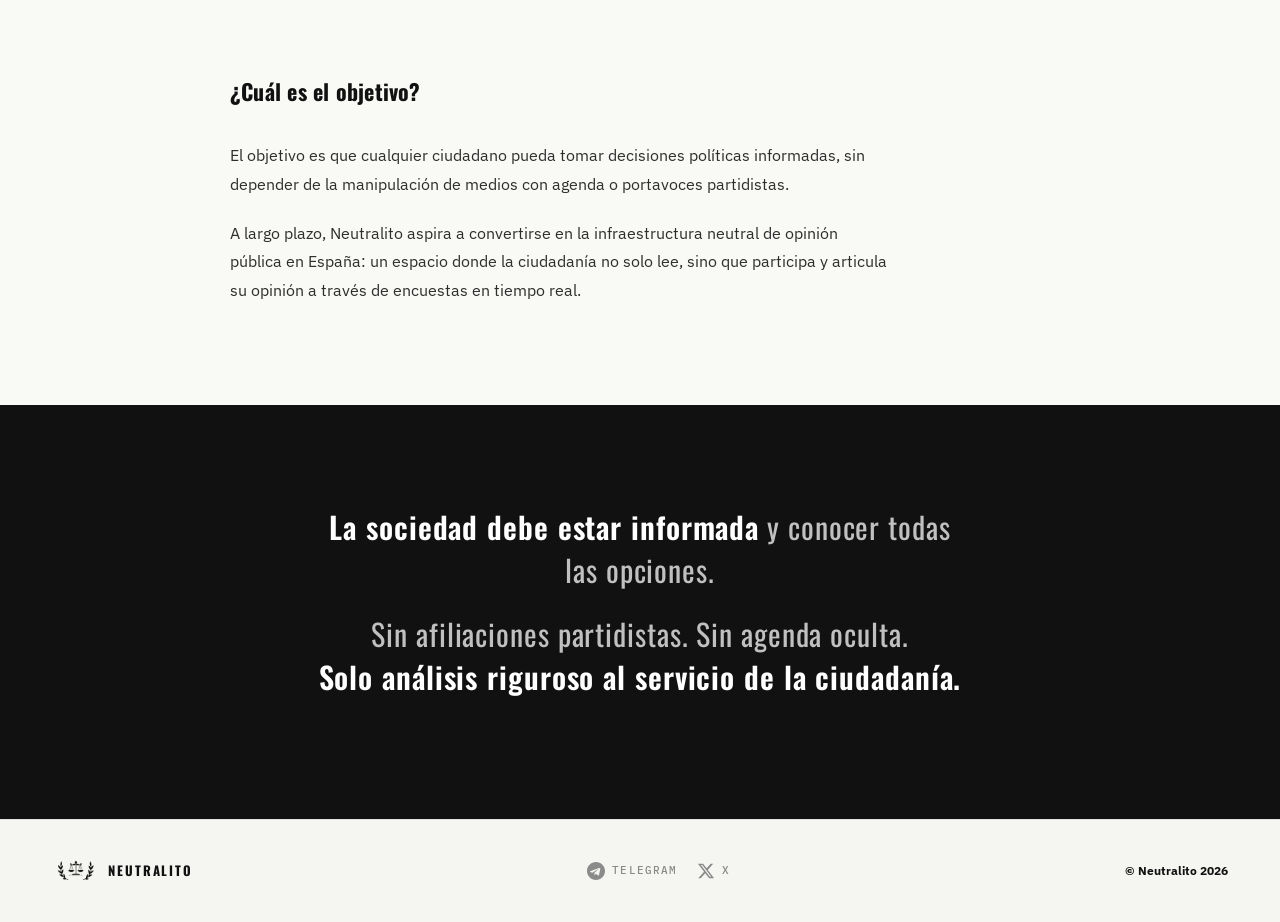
==== commit d5470f4a: "Add files via upload" ====
--- a/index.html
+++ b/index.html
@@ -515,6 +515,108 @@
     .regla-canales { grid-template-columns: 1fr; }
     footer { flex-direction: column; align-items: center; text-align: center; }
   }
+
+  /* ── ELECTION CARDS ── */
+  .elec-card {
+    display: block;
+    text-decoration: none;
+    color: var(--black);
+    border: 1px solid rgba(0,0,0,0.1);
+    padding: 24px 28px;
+    margin-bottom: 12px;
+    background: var(--white);
+    transition: border-color 0.2s, transform 0.15s;
+    max-width: 640px;
+  }
+  .elec-card:hover {
+    border-color: rgba(0,0,0,0.3);
+    transform: translateY(-1px);
+  }
+  .elec-card--destacada {
+    background: var(--black);
+    border-color: var(--black);
+  }
+  .elec-card--destacada:hover {
+    border-color: var(--black);
+    transform: translateY(-1px);
+  }
+  .elec-card--destacada .elec-card-titulo,
+  .elec-card--destacada .elec-card-cta {
+    color: var(--white);
+  }
+  .elec-card--destacada .elec-card-subtitulo,
+  .elec-card--destacada .elec-card-fecha {
+    color: var(--silver);
+  }
+  .elec-card--destacada .elec-card-resumen {
+    color: var(--silver);
+    border-left-color: rgba(192,192,192,0.3);
+    background: rgba(255,255,255,0.04);
+  }
+  .elec-card-meta {
+    display: flex;
+    align-items: center;
+    gap: 12px;
+    margin-bottom: 12px;
+  }
+  .elec-card-tag {
+    font-family: 'IBM Plex Mono', monospace;
+    font-size: 10px;
+    font-weight: 500;
+    letter-spacing: 0.12em;
+    text-transform: uppercase;
+    color: var(--silver-dark);
+    border: 1px solid rgba(0,0,0,0.12);
+    padding: 3px 8px;
+  }
+  .elec-card-tag--resultados {
+    color: #FFD700;
+    border-color: rgba(255,215,0,0.5);
+    background: rgba(255,215,0,0.08);
+  }
+  .elec-card-fecha {
+    font-family: 'IBM Plex Mono', monospace;
+    font-size: 10px;
+    color: var(--silver-dark);
+    letter-spacing: 0.08em;
+  }
+  .elec-card-titulo {
+    font-family: 'Oswald', sans-serif;
+    font-size: clamp(24px, 3vw, 32px);
+    font-weight: 700;
+    letter-spacing: 0.04em;
+    text-transform: uppercase;
+    color: var(--black);
+    line-height: 1.1;
+    margin-bottom: 4px;
+  }
+  .elec-card-subtitulo {
+    font-family: 'IBM Plex Mono', monospace;
+    font-size: 11px;
+    color: var(--silver-dark);
+    letter-spacing: 0.1em;
+    text-transform: uppercase;
+    margin-bottom: 14px;
+  }
+  .elec-card-resumen {
+    font-family: 'IBM Plex Mono', monospace;
+    font-size: 12px;
+    color: var(--black-soft);
+    letter-spacing: 0.06em;
+    margin-bottom: 16px;
+    padding: 8px 0;
+    border-top: 1px solid rgba(0,0,0,0.08);
+    border-bottom: 1px solid rgba(0,0,0,0.08);
+  }
+  .elec-card-cta {
+    font-family: 'IBM Plex Mono', monospace;
+    font-size: 11px;
+    font-weight: 500;
+    letter-spacing: 0.1em;
+    text-transform: uppercase;
+    color: var(--silver-dark);
+  }
+
 </style>
 <script defer src="https://cloud.umami.is/script.js" data-website-id="a4884acc-6164-420b-81f0-c24fb1109fbe"></script>
 </head>
@@ -523,7 +625,7 @@
 <!-- NAV -->
 <nav>
   <div class="nav-brand" onclick="showPage('inicio')">
-    <img src="[data-uri]" alt="Neutralito">
+    <img src="imagenes/logo_neutralito.png" alt="Neutralito">
     <span class="nav-brand-text">Neutralito</span>
   </div>
   <div class="nav-tabs">
@@ -559,7 +661,7 @@
 
   <section class="hero">
     <div class="hero-brand">
-      <img src="[data-uri]" alt="Neutralito" class="hero-brand-symbol">
+      <img src="imagenes/logo_neutralito.png" alt="Neutralito" class="hero-brand-symbol">
       <span class="hero-brand-name">Neutralito</span>
     </div>
     <p class="hero-tagline">Tu brújula crítica en el laberinto político</p>
@@ -646,23 +748,41 @@
 <div class="page" id="page-elecciones">
   <div class="inner-page">
     <div class="inner-page-inner">
-      <span class="page-badge">Próximamente</span>
       <h1 class="page-titulo">🗳️ Elecciones</h1>
       <div class="page-divider"></div>
-      <p class="page-texto">Descubre qué partidos se presentan en tu provincia y qué proponen. Todas las candidaturas, sin filtros.</p>
-      <div class="page-divider"></div>
-      <p class="page-texto"><strong>Próxima convocatoria:</strong> Elecciones Autonómicas Andalucía 2026 — en preparación.</p>
-      <div class="page-divider"></div>
-      <p class="page-texto" style="font-size:13px; color: var(--silver-dark); text-transform: uppercase; letter-spacing: 0.1em; font-family: 'IBM Plex Mono', monospace;">Archivo</p>
-      <p class="page-texto">
-        <a href="elecciones-aragon-2026.html" target="_blank" style="color: var(--black); font-weight: 500; text-decoration: underline; text-underline-offset: 3px;">
-          🗂️ Elecciones Autonómicas Aragón 2026 ↗
-        </a>
-        <br><br>
-        <a href="elecciones-cyl-2026.html" target="_blank" style="color: var(--black); font-weight: 500; text-decoration: underline; text-underline-offset: 3px;">
-          🗂️ Elecciones Autonómicas Castilla y León 2026 ↗
-        </a>
-      </p>
+      <p class="page-texto">Para cada elección elaboramos una guía de todas las candidaturas — filtra por tu provincia y descubre qué partidos se presentan y qué proponen. Grandes y pequeños, con las mismas oportunidades: aquí ninguna formación tiene ventaja.</p>
+      <p class="page-texto">Cuando hay resultados, los publicamos tal como son: con abstención, votos nulos y el censo completo. No solo el porcentaje sobre votos válidos que los medios dan por defecto.</p>
+
+      <div class="page-divider" style="margin-top:48px;"></div>
+
+      <!-- TARJETA DESTACADA: RESULTADOS RECIENTES -->
+      <p class="section-label" style="font-size:13px; font-family:'IBM Plex Mono',monospace; letter-spacing:0.14em; text-transform:uppercase; color:var(--silver-dark); margin-bottom:20px;">Resultados recientes</p>
+
+      <a href="elecciones-cyl-2026.html" target="_blank" class="elec-card elec-card--destacada">
+        <div class="elec-card-meta">
+          <span class="elec-card-tag elec-card-tag--resultados">✓ Resultados disponibles</span>
+          <span class="elec-card-fecha">15 marzo 2026</span>
+        </div>
+        <div class="elec-card-titulo">Castilla y León</div>
+        <div class="elec-card-subtitulo">Elecciones Autonómicas</div>
+        <div class="elec-card-resumen">PP 33 · PSOE 30 · Vox 14 · UPL 3 · XAV 1 · SY 1</div>
+        <span class="elec-card-cta">Ver análisis completo ↗</span>
+      </a>
+
+      <div class="page-divider" style="margin-top:48px;"></div>
+
+      <!-- ARCHIVO -->
+      <p class="section-label" style="font-size:13px; font-family:'IBM Plex Mono',monospace; letter-spacing:0.14em; text-transform:uppercase; color:var(--silver-dark); margin-bottom:20px;">Archivo</p>
+
+      <a href="elecciones-aragon-2026.html" target="_blank" class="elec-card">
+        <div class="elec-card-meta">
+          <span class="elec-card-tag">Guía de candidaturas</span>
+          <span class="elec-card-fecha">2026</span>
+        </div>
+        <div class="elec-card-titulo">Aragón</div>
+        <div class="elec-card-subtitulo">Elecciones Autonómicas</div>
+        <span class="elec-card-cta">Ver candidaturas ↗</span>
+      </a>
     </div>
   </div>
 </div>
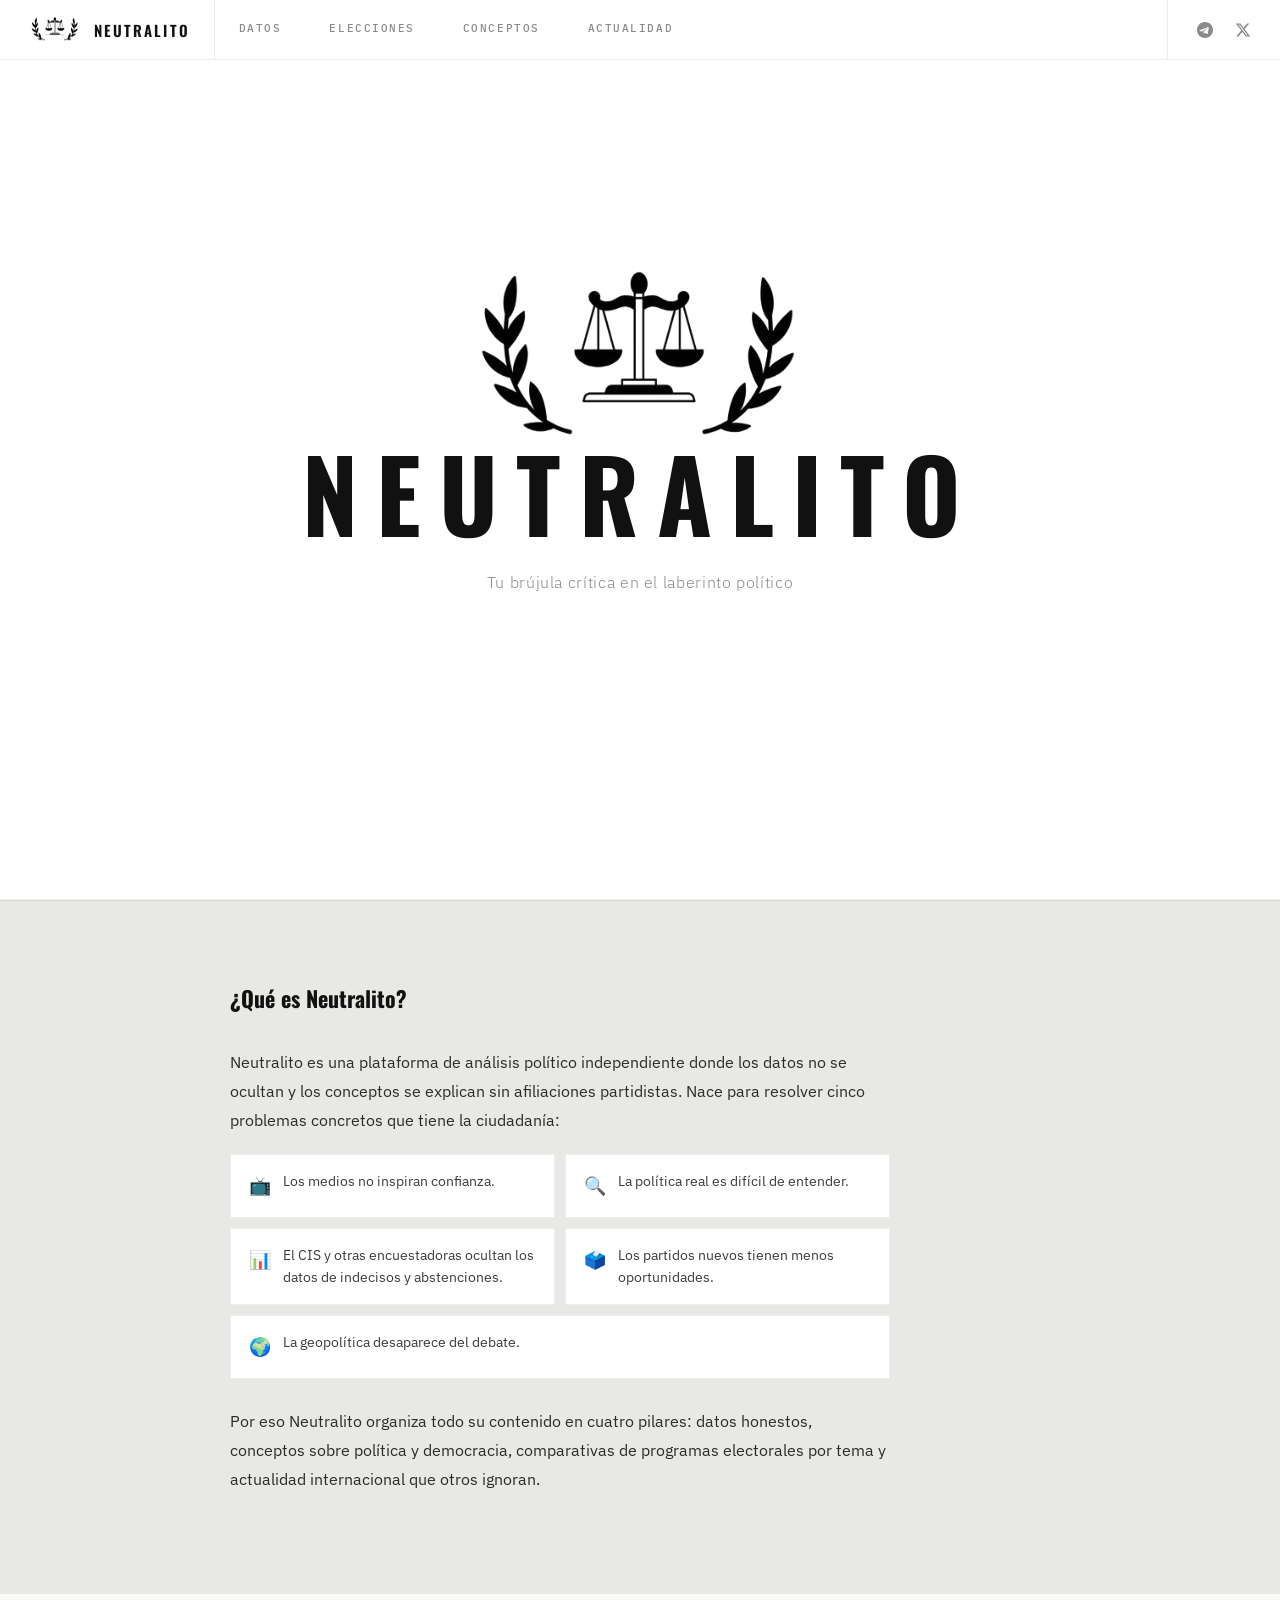
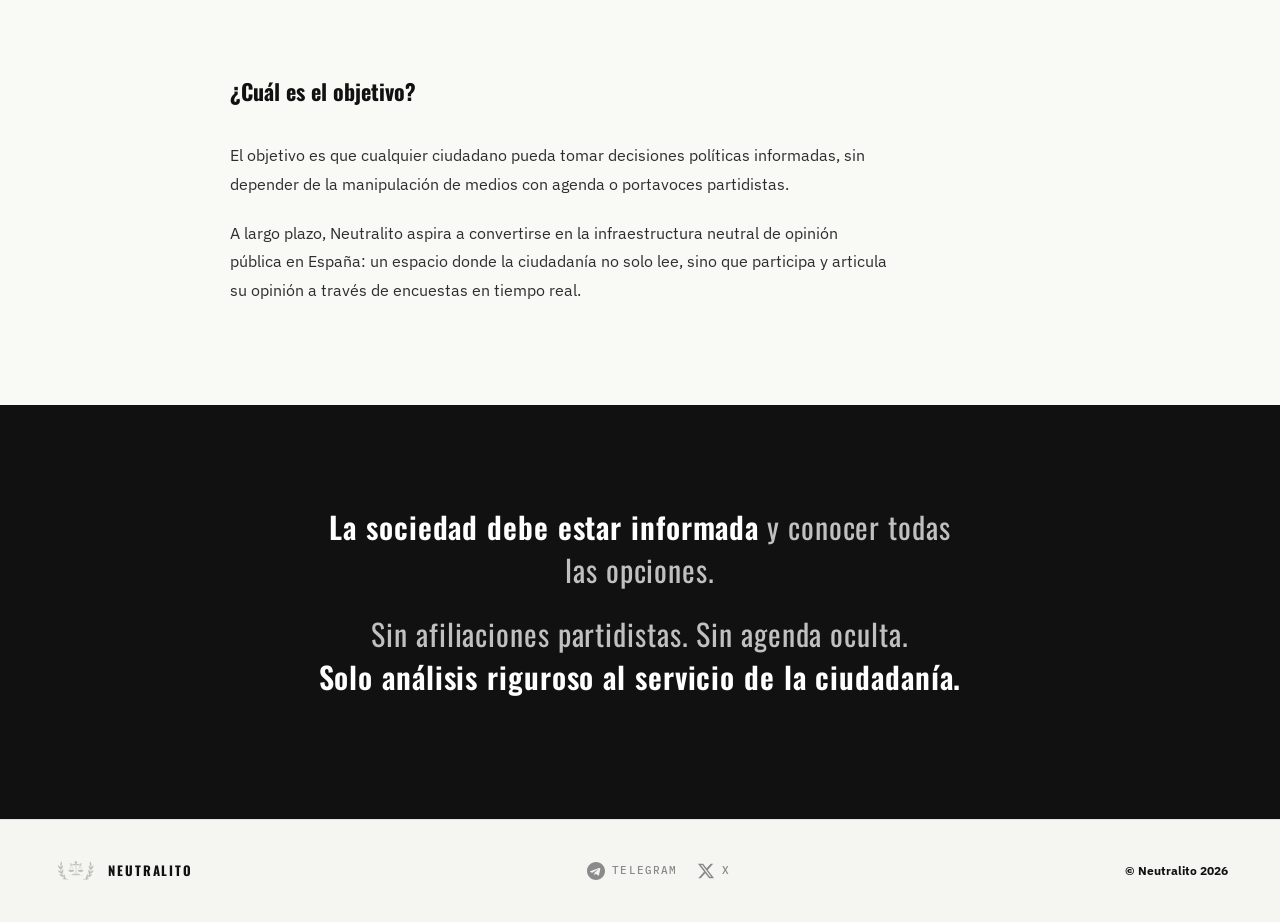
==== commit c44f0f26: "Add files via upload" ====
--- a/index.html
+++ b/index.html
@@ -3,7 +3,28 @@
 <head>
 <meta charset="UTF-8">
 <meta name="viewport" content="width=device-width, initial-scale=1.0">
-<title>Neutralito — Tu brújula crítica en el laberinto político</title>
+<title>Neutralito — Análisis político independiente · Datos electorales España</title>
+
+<meta name="description" content="Plataforma de análisis político independiente. Datos electorales sin maquillaje, candidaturas completas y resultados con abstención y censo completo. Sin agenda, sin filtros.">
+<meta name="robots" content="index, follow">
+<link rel="canonical" href="https://neutralito.github.io/web/">
+
+<meta property="og:type" content="website">
+<meta property="og:url" content="https://neutralito.github.io/web/">
+<meta property="og:title" content="Neutralito — Análisis político independiente">
+<meta property="og:description" content="Los datos sin maquillaje. Candidaturas completas, resultados con censo real y análisis sin agenda.">
+<meta property="og:image" content="https://neutralito.github.io/web/imagenes/og_image.png">
+<meta property="og:image:width" content="1200">
+<meta property="og:image:height" content="630">
+<meta property="og:locale" content="es_ES">
+<meta property="og:site_name" content="Neutralito">
+
+<meta name="twitter:card" content="summary_large_image">
+<meta name="twitter:site" content="@Neutralito_e">
+<meta name="twitter:title" content="Neutralito — Análisis político independiente">
+<meta name="twitter:description" content="Los datos sin maquillaje. Candidaturas completas, resultados con censo real y análisis sin agenda.">
+<meta name="twitter:image" content="https://neutralito.github.io/web/imagenes/og_image.png">
+
 <link rel="preconnect" href="https://fonts.googleapis.com">
 <link href="https://fonts.googleapis.com/css2?family=Oswald:wght@400;500;600;700&family=IBM+Plex+Sans:wght@300;400;500&family=IBM+Plex+Mono:wght@400;500&family=Playfair+Display:ital,wght@0,600;1,400&display=swap" rel="stylesheet">
 <link rel="stylesheet" href="neutralito.css">
@@ -15,6 +36,7 @@
     --silver-dark: #8a8a8a;
     --black:       #111111;
     --black-soft:  #333333;
+    --gold:        #FFD700;
   }
 
   * { margin: 0; padding: 0; box-sizing: border-box; }
@@ -40,7 +62,6 @@
     background: var(--white);
     border-bottom: 1px solid rgba(0,0,0,0.08);
   }
-
   .nav-brand {
     display: flex;
     align-items: center;
@@ -48,16 +69,9 @@
     padding: 0 24px;
     text-decoration: none;
     border-right: 1px solid rgba(0,0,0,0.08);
-    cursor: pointer;
     flex-shrink: 0;
   }
-
-  .nav-brand img {
-    height: 28px;
-    width: auto;
-    object-fit: contain;
-  }
-
+  .nav-brand img { height: 28px; width: auto; object-fit: contain; }
   .nav-brand-text {
     font-family: 'Oswald', sans-serif;
     font-size: 15px;
@@ -66,13 +80,13 @@
     text-transform: uppercase;
     color: var(--black);
   }
-
   .nav-tabs {
     display: flex;
     flex: 1;
     overflow-x: auto;
-  }
-
+    scrollbar-width: none;
+  }
+  .nav-tabs::-webkit-scrollbar { display: none; }
   .nav-tab {
     display: flex;
     align-items: center;
@@ -83,17 +97,32 @@
     letter-spacing: 0.14em;
     text-transform: uppercase;
     color: var(--silver-dark);
-    cursor: pointer;
+    text-decoration: none;
     border-bottom: 2px solid transparent;
     transition: color 0.2s, border-color 0.2s;
     white-space: nowrap;
-    user-select: none;
-  }
-
+  }
   .nav-tab:hover { color: var(--black); }
   .nav-tab.active { color: var(--black); border-bottom-color: var(--black); }
-
-  /* ── HAMBURGER ── */
+  .nav-social {
+    display: flex;
+    align-items: center;
+    gap: 4px;
+    padding: 0 20px;
+    border-left: 1px solid rgba(0,0,0,0.08);
+    flex-shrink: 0;
+  }
+  .nav-social-link {
+    display: flex;
+    align-items: center;
+    justify-content: center;
+    width: 34px;
+    height: 34px;
+    color: var(--silver-dark);
+    text-decoration: none;
+    transition: color 0.2s;
+  }
+  .nav-social-link:hover { color: var(--black); }
   .nav-hamburger {
     display: none;
     flex-direction: column;
@@ -103,18 +132,10 @@
     cursor: pointer;
     margin-left: auto;
   }
-  .nav-hamburger span {
-    display: block;
-    width: 22px;
-    height: 2px;
-    background: var(--black);
-    transition: all 0.3s;
-  }
+  .nav-hamburger span { display: block; width: 22px; height: 2px; background: var(--black); }
   .nav-mobile-menu {
     position: fixed;
-    top: 60px;
-    left: 0;
-    right: 0;
+    top: 60px; left: 0; right: 0;
     background: var(--white);
     border-bottom: 2px solid rgba(0,0,0,0.1);
     z-index: 299;
@@ -124,6 +145,9 @@
   }
   @media (max-width: 768px) {
     .nav-mobile-menu.open { display: flex !important; }
+    .nav-tabs { display: none; }
+    .nav-hamburger { display: flex; }
+    .nav-social { display: none; }
   }
   .nav-mobile-item {
     padding: 16px 24px;
@@ -133,25 +157,15 @@
     letter-spacing: 0.14em;
     text-transform: uppercase;
     color: var(--silver-dark);
-    cursor: pointer;
+    text-decoration: none;
     border-bottom: 1px solid rgba(0,0,0,0.05);
+    display: block;
     transition: color 0.2s, background 0.2s;
   }
   .nav-mobile-item:hover { color: var(--black); background: var(--off-white); }
   .nav-mobile-item.active { color: var(--black); font-weight: 700; }
 
-  @media (max-width: 768px) {
-    .nav-tabs { display: none; }
-    .nav-hamburger { display: flex; }
-    .nav-social { display: none; }
-    .page.active.mobile-hidden { display: none; }
-  }
-
-  /* ── PAGES ── */
-  .page { display: none; }
-  .page.active { display: block; }
-
-  /* ── HOME PAGE ── */
+  /* ── HERO ── */
   .hero {
     min-height: 100vh;
     display: flex;
@@ -164,7 +178,6 @@
     position: relative;
     border-bottom: 1px solid rgba(0,0,0,0.07);
   }
-
   .hero-brand {
     display: flex;
     flex-direction: column;
@@ -172,7 +185,6 @@
     gap: 0;
     margin-bottom: 28px;
   }
-
   .hero-brand-symbol {
     width: clamp(260px, 36vw, 420px);
     height: auto;
@@ -180,7 +192,6 @@
     display: block;
     margin-bottom: -16px;
   }
-
   .hero-brand-name {
     font-family: 'Oswald', sans-serif;
     font-size: clamp(48px, 9vw, 100px);
@@ -191,7 +202,6 @@
     line-height: 1;
     padding-top: 4px;
   }
-
   .hero-tagline {
     font-size: clamp(13px, 1.5vw, 16px);
     font-weight: 300;
@@ -201,19 +211,53 @@
   }
 
   /* ── QUÉ ES ── */
-  .que-es {
-    background: var(--off-white);
+  .info-section {
     padding: 80px 52px;
     border-top: 1px solid rgba(0,0,0,0.07);
   }
-  .que-es-inner { max-width: 820px; margin: 0 auto; }
-  .que-es-texto {
-    font-size: 16px;
-    font-weight: 300;
-    color: rgba(17,17,17,0.85);
+  .info-inner { max-width: 820px; margin: 0 auto; }
+  .section-label {
+    font-family: 'Oswald', sans-serif;
+    font-size: 22px;
+    font-weight: 700;
+    color: var(--black);
+    margin-bottom: 32px;
+    display: block;
+  }
+  .info-texto {
+    font-family: 'IBM Plex Sans', sans-serif;
+    font-size: 15.5px;
+    font-weight: 400;
+    color: rgba(17,17,17,0.88);
     line-height: 1.85;
-    max-width: 680px;
+    max-width: 660px;
     margin-bottom: 20px;
+  }
+  .problema-grid {
+    display: grid;
+    grid-template-columns: 1fr 1fr;
+    gap: 10px;
+    margin: 20px 0 28px;
+    max-width: 660px;
+  }
+  .problema-card {
+    background: var(--white);
+    border: 1px solid rgba(0,0,0,0.07);
+    padding: 16px 18px;
+    display: flex;
+    align-items: flex-start;
+    gap: 12px;
+    transition: border-color 0.2s, transform 0.15s;
+  }
+  .problema-card:hover { border-color: rgba(0,0,0,0.18); transform: translateY(-1px); }
+  .problema-card:last-child:nth-child(odd) { grid-column: 1 / -1; }
+  .problema-icon { font-size: 18px; flex-shrink: 0; margin-top: 1px; }
+  .problema-texto {
+    font-family: 'IBM Plex Sans', sans-serif;
+    font-size: 14px;
+    font-weight: 400;
+    color: rgba(17,17,17,0.82);
+    line-height: 1.55;
   }
 
   /* ── MANIFIESTO ── */
@@ -223,14 +267,6 @@
     text-align: center;
   }
   .manifiesto-inner { max-width: 660px; margin: 0 auto; }
-  .manifiesto-label {
-    font-family: 'IBM Plex Mono', monospace;
-    font-size: 10px;
-    letter-spacing: 0.3em;
-    text-transform: uppercase;
-    color: var(--silver-dark);
-    margin-bottom: 44px;
-  }
   .manifiesto-frase {
     font-family: 'Oswald', sans-serif;
     font-size: clamp(20px, 3vw, 30px);
@@ -242,220 +278,6 @@
   }
   .manifiesto-frase strong { color: var(--white); font-weight: 600; }
 
-  /* ── DIFERENCIACIÓN ── */
-  .diferencia {
-    background: var(--off-white);
-    padding: 100px 52px;
-  }
-  .diferencia-inner { max-width: 960px; margin: 0 auto; }
-  .diferencia-grid {
-    display: grid;
-    grid-template-columns: 1fr 1fr 1fr;
-    gap: 2px;
-    background: rgba(0,0,0,0.06);
-    margin-top: 56px;
-  }
-  .dif-col { background: var(--white); padding: 32px 28px; }
-  .dif-col-header {
-    font-family: 'Oswald', sans-serif;
-    font-size: 12px;
-    font-weight: 600;
-    letter-spacing: 0.14em;
-    text-transform: uppercase;
-    margin-bottom: 24px;
-    padding-bottom: 14px;
-    border-bottom: 1px solid rgba(0,0,0,0.07);
-  }
-  .dif-col-header.ellos { color: var(--silver-dark); }
-  .dif-col-header.nos   { color: var(--black); }
-  .dif-col-header.res   { color: var(--black-soft); }
-  .dif-item {
-    font-size: 13px;
-    font-weight: 300;
-    color: rgba(17,17,17,0.75);
-    line-height: 1.65;
-    margin-bottom: 16px;
-    padding-left: 12px;
-    border-left: 2px solid rgba(0,0,0,0.08);
-  }
-  .dif-item.nos { color: var(--black); font-weight: 400; border-left-color: var(--black); }
-  .dif-item.res { color: var(--black-soft); font-style: italic; border-left-color: rgba(0,0,0,0.2); }
-
-  /* ── INNER PAGES ── */
-  .inner-page {
-    min-height: calc(100vh - 60px);
-    padding: 80px 52px 100px;
-  }
-  .inner-page-inner { max-width: 820px; margin: 0 auto; }
-
-  .page-badge {
-    font-family: 'Oswald', sans-serif;
-    font-size: 12px;
-    font-weight: 500;
-    letter-spacing: 0.12em;
-    text-transform: uppercase;
-    color: var(--silver-dark);
-    border: 1px solid rgba(0,0,0,0.1);
-    display: inline-block;
-    padding: 5px 12px;
-    margin-bottom: 28px;
-  }
-
-  .page-titulo {
-    font-family: 'Oswald', sans-serif;
-    font-size: clamp(32px, 5vw, 56px);
-    font-weight: 700;
-    letter-spacing: 0.06em;
-    text-transform: uppercase;
-    color: var(--black);
-    margin-bottom: 32px;
-    line-height: 1.1;
-  }
-
-  .page-divider {
-    width: 40px;
-    height: 1px;
-    background: var(--silver);
-    margin-bottom: 36px;
-  }
-
-  .page-texto {
-    font-size: 16px;
-    font-weight: 300;
-    color: rgba(17,17,17,0.85);
-    line-height: 1.85;
-    margin-bottom: 20px;
-    max-width: 640px;
-  }
-
-  /* ── SECTION LABEL ── */
-  .section-label {
-    font-family: 'Oswald', sans-serif;
-    font-size: 22px;
-    font-weight: 700;
-    letter-spacing: 0.01em;
-    text-transform: none;
-    color: var(--black);
-    margin-bottom: 32px;
-    display: block;
-  }
-
-
-  /* ── QUÉ ES / OBJETIVO styles ── */
-  .info-section {
-    padding: 80px 52px;
-    border-top: 1px solid rgba(0,0,0,0.07);
-  }
-  .info-section.alt { background: var(--off-white); }
-  .info-section.dark { background: var(--white); }
-  .info-inner { max-width: 820px; margin: 0 auto; }
-
-  .info-title {
-    font-family: 'Playfair Display', serif;
-    font-size: clamp(20px, 2.5vw, 26px);
-    font-weight: 600;
-    color: #000000;
-    margin-bottom: 28px;
-    letter-spacing: -0.01em;
-    line-height: 1.35;
-  }
-
-  .info-texto {
-    font-family: 'IBM Plex Sans', sans-serif;
-    font-size: 15.5px;
-    font-weight: 400;
-    color: rgba(17,17,17,0.88);
-    line-height: 1.85;
-    max-width: 660px;
-    margin-bottom: 20px;
-  }
-
-  .info-lista li:hover {
-    border-color: rgba(0,0,0,0.2);
-    box-shadow: 0 2px 8px rgba(0,0,0,0.05);
-  }
-
-  @media (max-width: 600px) {
-  }
-
-  @media (max-width: 768px) {
-    .info-section { padding-left: 24px; padding-right: 24px; }
-  }
-
-  /* ── PROBLEMA CARDS ── */
-  .problema-grid {
-    display: grid;
-    grid-template-columns: 1fr 1fr;
-    gap: 10px;
-    margin: 20px 0 28px;
-    max-width: 660px;
-  }
-
-  .problema-card {
-    background: var(--white);
-    border: 1px solid rgba(0,0,0,0.07);
-    padding: 16px 18px;
-    display: flex;
-    align-items: flex-start;
-    gap: 12px;
-    transition: border-color 0.2s, transform 0.15s;
-  }
-
-  .problema-card:hover {
-    border-color: rgba(0,0,0,0.18);
-    transform: translateY(-1px);
-  }
-
-  .problema-card:last-child:nth-child(odd) {
-    grid-column: 1 / -1;
-  }
-
-  .problema-icon {
-    font-size: 18px;
-    flex-shrink: 0;
-    margin-top: 1px;
-  }
-
-  .problema-texto {
-    font-family: 'IBM Plex Sans', sans-serif;
-    font-size: 14px;
-    font-weight: 400;
-    color: rgba(17,17,17,0.82);
-    line-height: 1.55;
-  }
-
-  @media (max-width: 600px) {
-    .problema-grid { grid-template-columns: 1fr; }
-    .problema-card:last-child:nth-child(odd) { grid-column: auto; }
-  }
-
-  /* ── NAV SOCIAL ── */
-  .nav-social {
-    display: flex;
-    align-items: center;
-    gap: 4px;
-    padding: 0 20px;
-    border-left: 1px solid rgba(0,0,0,0.08);
-    flex-shrink: 0;
-  }
-  .nav-social-link {
-    display: flex;
-    align-items: center;
-    justify-content: center;
-    width: 34px;
-    height: 34px;
-    color: var(--silver-dark);
-    text-decoration: none;
-    transition: color 0.2s;
-    border-radius: 4px;
-  }
-  .nav-social-link:hover { color: var(--black); }
-  .nav-social-link svg { pointer-events: none; }
-
-  @media (max-width: 768px) {
-    .siguenos { padding-left: 24px; padding-right: 24px; }
-    .nav-social { padding: 0 12px; }
-  }
   /* ── FOOTER ── */
   footer {
     background: var(--off-white);
@@ -468,7 +290,7 @@
     gap: 16px;
   }
   .footer-marca { display: flex; align-items: center; gap: 8px; }
-  .footer-marca img { height: 22px; opacity: 1; filter: none; }
+  .footer-marca img { height: 22px; }
   .footer-marca-text {
     font-family: 'Oswald', sans-serif;
     font-size: 13px;
@@ -499,149 +321,38 @@
     color: var(--silver-dark);
   }
 
-  /* ── ANIMATIONS ── */
-  @keyframes fadeIn {
-    from { opacity: 0; transform: translateY(10px); }
-    to   { opacity: 1; transform: none; }
-  }
-  .page.active { animation: fadeIn 0.25s ease; }
-
-  /* ── RESPONSIVE ── */
   @media (max-width: 768px) {
-    .nav-brand { padding: 0 16px; }
-    .nav-tab { padding: 0 14px; font-size: 10px; }
-    .hero, .que-es, .manifiesto, .diferencia, .regla, .inner-page, footer { padding-left: 24px; padding-right: 24px; }
-    .diferencia-grid { grid-template-columns: 1fr; }
-    .regla-canales { grid-template-columns: 1fr; }
+    .hero, .info-section, .manifiesto, footer { padding-left: 24px; padding-right: 24px; }
+    .problema-grid { grid-template-columns: 1fr; }
+    .problema-card:last-child:nth-child(odd) { grid-column: auto; }
     footer { flex-direction: column; align-items: center; text-align: center; }
   }
-
-  /* ── ELECTION CARDS ── */
-  .elec-card {
-    display: block;
-    text-decoration: none;
-    color: var(--black);
-    border: 1px solid rgba(0,0,0,0.1);
-    padding: 24px 28px;
-    margin-bottom: 12px;
-    background: var(--white);
-    transition: border-color 0.2s, transform 0.15s;
-    max-width: 640px;
-  }
-  .elec-card:hover {
-    border-color: rgba(0,0,0,0.3);
-    transform: translateY(-1px);
-  }
-  .elec-card--destacada {
-    background: var(--black);
-    border-color: var(--black);
-  }
-  .elec-card--destacada:hover {
-    border-color: var(--black);
-    transform: translateY(-1px);
-  }
-  .elec-card--destacada .elec-card-titulo,
-  .elec-card--destacada .elec-card-cta {
-    color: var(--white);
-  }
-  .elec-card--destacada .elec-card-subtitulo,
-  .elec-card--destacada .elec-card-fecha {
-    color: var(--silver);
-  }
-  .elec-card--destacada .elec-card-resumen {
-    color: var(--silver);
-    border-left-color: rgba(192,192,192,0.3);
-    background: rgba(255,255,255,0.04);
-  }
-  .elec-card-meta {
-    display: flex;
-    align-items: center;
-    gap: 12px;
-    margin-bottom: 12px;
-  }
-  .elec-card-tag {
-    font-family: 'IBM Plex Mono', monospace;
-    font-size: 10px;
-    font-weight: 500;
-    letter-spacing: 0.12em;
-    text-transform: uppercase;
-    color: var(--silver-dark);
-    border: 1px solid rgba(0,0,0,0.12);
-    padding: 3px 8px;
-  }
-  .elec-card-tag--resultados {
-    color: #FFD700;
-    border-color: rgba(255,215,0,0.5);
-    background: rgba(255,215,0,0.08);
-  }
-  .elec-card-fecha {
-    font-family: 'IBM Plex Mono', monospace;
-    font-size: 10px;
-    color: var(--silver-dark);
-    letter-spacing: 0.08em;
-  }
-  .elec-card-titulo {
-    font-family: 'Oswald', sans-serif;
-    font-size: clamp(24px, 3vw, 32px);
-    font-weight: 700;
-    letter-spacing: 0.04em;
-    text-transform: uppercase;
-    color: var(--black);
-    line-height: 1.1;
-    margin-bottom: 4px;
-  }
-  .elec-card-subtitulo {
-    font-family: 'IBM Plex Mono', monospace;
-    font-size: 11px;
-    color: var(--silver-dark);
-    letter-spacing: 0.1em;
-    text-transform: uppercase;
-    margin-bottom: 14px;
-  }
-  .elec-card-resumen {
-    font-family: 'IBM Plex Mono', monospace;
-    font-size: 12px;
-    color: var(--black-soft);
-    letter-spacing: 0.06em;
-    margin-bottom: 16px;
-    padding: 8px 0;
-    border-top: 1px solid rgba(0,0,0,0.08);
-    border-bottom: 1px solid rgba(0,0,0,0.08);
-  }
-  .elec-card-cta {
-    font-family: 'IBM Plex Mono', monospace;
-    font-size: 11px;
-    font-weight: 500;
-    letter-spacing: 0.1em;
-    text-transform: uppercase;
-    color: var(--silver-dark);
-  }
-
 </style>
 <script defer src="https://cloud.umami.is/script.js" data-website-id="a4884acc-6164-420b-81f0-c24fb1109fbe"></script>
+<link rel="sitemap" type="application/xml" href="/web/sitemap.xml">
 </head>
 <body>
 
 <!-- NAV -->
 <nav>
-  <div class="nav-brand" onclick="showPage('inicio')">
+  <a href="index.html" class="nav-brand">
     <img src="imagenes/logo_neutralito.png" alt="Neutralito">
     <span class="nav-brand-text">Neutralito</span>
-  </div>
+  </a>
   <div class="nav-tabs">
-    <div class="nav-tab" onclick="showPage('datos')">Datos</div>
-    <div class="nav-tab" onclick="showPage('elecciones')">Elecciones</div>
-    <div class="nav-tab" onclick="showPage('conceptos')">Conceptos</div>
-    <div class="nav-tab" onclick="showPage('actualidad')">Actualidad</div>
+    <a href="datos.html" class="nav-tab">Datos</a>
+    <a href="elecciones.html" class="nav-tab">Elecciones</a>
+    <a href="conceptos.html" class="nav-tab">Conceptos</a>
+    <a href="actualidad.html" class="nav-tab">Actualidad</a>
   </div>
   <div class="nav-hamburger" onclick="toggleMenu()" id="hamburger">
     <span></span><span></span><span></span>
   </div>
   <div class="nav-social">
-    <a href="https://t.me/neutralito" target="_blank" class="nav-social-link" title="Telegram">
+    <a href="https://t.me/neutralito" target="_blank" class="nav-social-link">
       <svg width="16" height="16" viewBox="0 0 24 24" fill="currentColor"><path d="M12 0C5.373 0 0 5.373 0 12s5.373 12 12 12 12-5.373 12-12S18.627 0 12 0zm5.894 8.221-1.97 9.28c-.145.658-.537.818-1.084.508l-3-2.21-1.447 1.394c-.16.16-.295.295-.605.295l.213-3.053 5.56-5.023c.242-.213-.054-.333-.373-.12L7.17 14.36l-2.945-.918c-.64-.203-.658-.64.135-.953l11.57-4.461c.537-.194 1.006.131.964.193z"/></svg>
     </a>
-    <a href="https://x.com/Neutralito_e" target="_blank" class="nav-social-link" title="X">
+    <a href="https://x.com/Neutralito_e" target="_blank" class="nav-social-link">
       <svg width="16" height="16" viewBox="0 0 24 24" fill="currentColor"><path d="M18.244 2.25h3.308l-7.227 8.26 8.502 11.24H16.17l-5.214-6.817L4.99 21.75H1.68l7.73-8.835L1.254 2.25H8.08l4.713 6.231zm-1.161 17.52h1.833L7.084 4.126H5.117z"/></svg>
     </a>
   </div>
@@ -649,230 +360,100 @@
 
 <!-- MOBILE MENU -->
 <div class="nav-mobile-menu" id="mobileMenu">
-  <div class="nav-mobile-item" onclick="showPageMobile('inicio')">Inicio</div>
-  <div class="nav-mobile-item" onclick="showPageMobile('datos')">Datos</div>
-  <div class="nav-mobile-item" onclick="showPageMobile('elecciones')">Elecciones</div>
-  <div class="nav-mobile-item" onclick="showPageMobile('conceptos')">Conceptos</div>
-  <div class="nav-mobile-item" onclick="showPageMobile('actualidad')">Actualidad</div>
+  <a href="index.html" class="nav-mobile-item active">Inicio</a>
+  <a href="datos.html" class="nav-mobile-item">Datos</a>
+  <a href="elecciones.html" class="nav-mobile-item">Elecciones</a>
+  <a href="conceptos.html" class="nav-mobile-item">Conceptos</a>
+  <a href="actualidad.html" class="nav-mobile-item">Actualidad</a>
 </div>
 
-<!-- ── PAGE: INICIO ── -->
-<div class="page active" id="page-inicio">
-
-  <section class="hero">
-    <div class="hero-brand">
-      <img src="imagenes/logo_neutralito.png" alt="Neutralito" class="hero-brand-symbol">
-      <span class="hero-brand-name">Neutralito</span>
+<!-- HERO -->
+<section class="hero">
+  <div class="hero-brand">
+    <img src="imagenes/logo_neutralito.png" alt="Neutralito" class="hero-brand-symbol">
+    <span class="hero-brand-name">Neutralito</span>
+  </div>
+  <p class="hero-tagline">Tu brújula crítica en el laberinto político</p>
+</section>
+
+<!-- QUÉ ES -->
+<section class="info-section" style="background:#e8e8e4;">
+  <div class="info-inner">
+    <span class="section-label">¿Qué es Neutralito?</span>
+    <p class="info-texto">Neutralito es una plataforma de análisis político independiente donde los datos no se ocultan y los conceptos se explican sin afiliaciones partidistas. Nace para resolver cinco problemas concretos que tiene la ciudadanía:</p>
+    <div class="problema-grid">
+      <div class="problema-card">
+        <span class="problema-icon">📺</span>
+        <span class="problema-texto">Los medios no inspiran confianza.</span>
+      </div>
+      <div class="problema-card">
+        <span class="problema-icon">🔍</span>
+        <span class="problema-texto">La política real es difícil de entender.</span>
+      </div>
+      <div class="problema-card">
+        <span class="problema-icon">📊</span>
+        <span class="problema-texto">El CIS y otras encuestadoras ocultan los datos de indecisos y abstenciones.</span>
+      </div>
+      <div class="problema-card">
+        <span class="problema-icon">🗳️</span>
+        <span class="problema-texto">Los partidos nuevos tienen menos oportunidades.</span>
+      </div>
+      <div class="problema-card">
+        <span class="problema-icon">🌍</span>
+        <span class="problema-texto">La geopolítica desaparece del debate.</span>
+      </div>
     </div>
-    <p class="hero-tagline">Tu brújula crítica en el laberinto político</p>
-  </section>
-
-  <section class="info-section" style="background:#e8e8e4;">
-    <div class="info-inner">
-      <p class="section-label">¿Qué es Neutralito?</p>
-      <p class="info-texto">Neutralito es una plataforma de análisis político independiente donde los datos no se ocultan y los conceptos se explican sin afiliaciones partidistas. Nace para resolver cinco problemas concretos que tiene la ciudadanía:</p>
-      <div class="problema-grid">
-        <div class="problema-card">
-          <span class="problema-icon">📺</span>
-          <span class="problema-texto">Los medios no inspiran confianza.</span>
-        </div>
-        <div class="problema-card">
-          <span class="problema-icon">🔍</span>
-          <span class="problema-texto">La política real es difícil de entender.</span>
-        </div>
-        <div class="problema-card">
-          <span class="problema-icon">📊</span>
-          <span class="problema-texto">El CIS y otras encuestadoras ocultan los datos de indecisos y abstenciones.</span>
-        </div>
-        <div class="problema-card">
-          <span class="problema-icon">🗳️</span>
-          <span class="problema-texto">Los partidos nuevos tienen menos oportunidades.</span>
-        </div>
-        <div class="problema-card">
-          <span class="problema-icon">🌍</span>
-          <span class="problema-texto">La geopolítica desaparece del debate.</span>
-        </div>
-      </div>
-      <p class="info-texto">Por eso Neutralito organiza todo su contenido en cuatro pilares: datos honestos, conceptos sobre política y democracia, comparativas de programas electorales por tema y actualidad internacional que otros ignoran.</p>
-    </div>
-  </section>
-
-  <section class="info-section" style="background:#f9f9f6;">
-    <div class="info-inner">
-      <p class="section-label">¿Cuál es el objetivo?</p>
-      <p class="info-texto">El objetivo es que cualquier ciudadano pueda tomar decisiones políticas informadas, sin depender de la manipulación de medios con agenda o portavoces partidistas.</p>
-      <p class="info-texto">A largo plazo, Neutralito aspira a convertirse en la infraestructura neutral de opinión pública en España: un espacio donde la ciudadanía no solo lee, sino que participa y articula su opinión a través de encuestas en tiempo real.</p>
-    </div>
-  </section>
-
-  <section class="manifiesto">
-    <div class="manifiesto-inner">
-      <p class="manifiesto-frase"><strong>La sociedad debe estar informada</strong> y conocer todas las opciones.</p>
-      <p class="manifiesto-frase">Sin afiliaciones partidistas. Sin agenda oculta.<br><strong>Solo análisis riguroso al servicio de la ciudadanía.</strong></p>
-    </div>
-  </section>
-
-  <footer>
-    <div class="footer-marca">
-      <img src="imagenes/logo_neutralito.png" alt="Neutralito">
-      <span class="footer-marca-text">Neutralito</span>
-    </div>
-    <div class="footer-social">
-      <a href="https://t.me/neutralito" target="_blank" class="social-link">
-        <svg width="18" height="18" viewBox="0 0 24 24" fill="currentColor"><path d="M12 0C5.373 0 0 5.373 0 12s5.373 12 12 12 12-5.373 12-12S18.627 0 12 0zm5.894 8.221-1.97 9.28c-.145.658-.537.818-1.084.508l-3-2.21-1.447 1.394c-.16.16-.295.295-.605.295l.213-3.053 5.56-5.023c.242-.213-.054-.333-.373-.12L7.17 14.36l-2.945-.918c-.64-.203-.658-.64.135-.953l11.57-4.461c.537-.194 1.006.131.964.193z"/></svg>
-        Telegram
-      </a>
-      <a href="https://x.com/Neutralito_e" target="_blank" class="social-link">
-        <svg width="18" height="18" viewBox="0 0 24 24" fill="currentColor"><path d="M18.244 2.25h3.308l-7.227 8.26 8.502 11.24H16.17l-5.214-6.817L4.99 21.75H1.68l7.73-8.835L1.254 2.25H8.08l4.713 6.231zm-1.161 17.52h1.833L7.084 4.126H5.117z"/></svg>
-        X
-      </a>
-    </div>
-    <div class="footer-copy"><strong style="color:var(--black)">© Neutralito 2026</strong></div>
-  </footer>
-
-</div>
-
-<!-- ── PAGE: DATOS ── -->
-<div class="page" id="page-datos">
-  <div class="inner-page">
-    <div class="inner-page-inner">
-      <span class="page-badge">Próximamente</span>
-      <h1 class="page-titulo">📊 Encuestas y Datos</h1>
-      <div class="page-divider"></div>
-      <p class="page-texto">El CIS de Neutralito sin maquillaje. Evolución e histórico incluyendo el dato de indecisos y abstención. Lo que los medios no te muestran.</p>
-    </div>
-  </div>
-</div>
-
-<!-- ── PAGE: ELECCIONES ── -->
-<div class="page" id="page-elecciones">
-  <div class="inner-page">
-    <div class="inner-page-inner">
-      <h1 class="page-titulo">🗳️ Elecciones</h1>
-      <div class="page-divider"></div>
-      <p class="page-texto">Para cada elección elaboramos una guía de todas las candidaturas — filtra por tu provincia y descubre qué partidos se presentan y qué proponen. Grandes y pequeños, con las mismas oportunidades: aquí ninguna formación tiene ventaja.</p>
-      <p class="page-texto">Cuando hay resultados, los publicamos tal como son: con abstención, votos nulos y el censo completo. No solo el porcentaje sobre votos válidos que los medios dan por defecto.</p>
-
-      <div class="page-divider" style="margin-top:48px;"></div>
-
-      <!-- TARJETA DESTACADA: RESULTADOS RECIENTES -->
-      <p class="section-label" style="font-size:13px; font-family:'IBM Plex Mono',monospace; letter-spacing:0.14em; text-transform:uppercase; color:var(--silver-dark); margin-bottom:20px;">Resultados recientes</p>
-
-      <a href="elecciones-cyl-2026.html" target="_blank" class="elec-card elec-card--destacada">
-        <div class="elec-card-meta">
-          <span class="elec-card-tag elec-card-tag--resultados">✓ Resultados disponibles</span>
-          <span class="elec-card-fecha">15 marzo 2026</span>
-        </div>
-        <div class="elec-card-titulo">Castilla y León</div>
-        <div class="elec-card-subtitulo">Elecciones Autonómicas</div>
-        <div class="elec-card-resumen">PP 33 · PSOE 30 · Vox 14 · UPL 3 · XAV 1 · SY 1</div>
-        <span class="elec-card-cta">Ver análisis completo ↗</span>
-      </a>
-
-      <div class="page-divider" style="margin-top:48px;"></div>
-
-      <!-- ARCHIVO -->
-      <p class="section-label" style="font-size:13px; font-family:'IBM Plex Mono',monospace; letter-spacing:0.14em; text-transform:uppercase; color:var(--silver-dark); margin-bottom:20px;">Archivo</p>
-
-      <a href="elecciones-aragon-2026.html" target="_blank" class="elec-card">
-        <div class="elec-card-meta">
-          <span class="elec-card-tag">Guía de candidaturas</span>
-          <span class="elec-card-fecha">2026</span>
-        </div>
-        <div class="elec-card-titulo">Aragón</div>
-        <div class="elec-card-subtitulo">Elecciones Autonómicas</div>
-        <span class="elec-card-cta">Ver candidaturas ↗</span>
-      </a>
-    </div>
-  </div>
-</div>
-
-<!-- ── PAGE: CONCEPTOS ── -->
-<div class="page" id="page-conceptos">
-  <div class="inner-page">
-    <div class="inner-page-inner">
-      <span class="page-badge">Próximamente</span>
-      <h1 class="page-titulo">🧠 Conceptos</h1>
-      <div class="page-divider"></div>
-      <p class="page-texto">Lo que nadie te explicó en la escuela. Glosario político, cómo funciona el sistema electoral, características de una democracia, independencia judicial, etc. Imprescindible para entender cómo debería funcionar un régimen político democrático. Sin jerga y sin agenda.</p>
-    </div>
-  </div>
-</div>
-
-<!-- ── PAGE: ACTUALIDAD ── -->
-<div class="page" id="page-actualidad">
-  <div class="inner-page">
-    <div class="inner-page-inner">
-      <span class="page-badge">Próximamente</span>
-      <h1 class="page-titulo">🌍 Actualidad</h1>
-      <div class="page-divider"></div>
-      <p class="page-texto">Lo que pasa fuera y nadie cuenta. Noticias ignoradas y temas de interés que deben estar en el debate público. Contexto internacional para entender lo que nos afecta.</p>
-    </div>
-  </div>
-</div>
+    <p class="info-texto">Por eso Neutralito organiza todo su contenido en cuatro pilares: datos honestos, conceptos sobre política y democracia, comparativas de programas electorales por tema y actualidad internacional que otros ignoran.</p>
+  </div>
+</section>
+
+<!-- OBJETIVO -->
+<section class="info-section" style="background:#f9f9f6;">
+  <div class="info-inner">
+    <span class="section-label">¿Cuál es el objetivo?</span>
+    <p class="info-texto">El objetivo es que cualquier ciudadano pueda tomar decisiones políticas informadas, sin depender de la manipulación de medios con agenda o portavoces partidistas.</p>
+    <p class="info-texto">A largo plazo, Neutralito aspira a convertirse en la infraestructura neutral de opinión pública en España: un espacio donde la ciudadanía no solo lee, sino que participa y articula su opinión a través de encuestas en tiempo real.</p>
+  </div>
+</section>
+
+<!-- MANIFIESTO -->
+<section class="manifiesto">
+  <div class="manifiesto-inner">
+    <p class="manifiesto-frase"><strong>La sociedad debe estar informada</strong> y conocer todas las opciones.</p>
+    <p class="manifiesto-frase">Sin afiliaciones partidistas. Sin agenda oculta.<br><strong>Solo análisis riguroso al servicio de la ciudadanía.</strong></p>
+  </div>
+</section>
+
+<!-- FOOTER -->
+<footer>
+  <div class="footer-marca">
+    <img src="imagenes/logo_neutralito.png" alt="Neutralito">
+    <span class="footer-marca-text">Neutralito</span>
+  </div>
+  <div class="footer-social">
+    <a href="https://t.me/neutralito" target="_blank" class="social-link">
+      <svg width="18" height="18" viewBox="0 0 24 24" fill="currentColor"><path d="M12 0C5.373 0 0 5.373 0 12s5.373 12 12 12 12-5.373 12-12S18.627 0 12 0zm5.894 8.221-1.97 9.28c-.145.658-.537.818-1.084.508l-3-2.21-1.447 1.394c-.16.16-.295.295-.605.295l.213-3.053 5.56-5.023c.242-.213-.054-.333-.373-.12L7.17 14.36l-2.945-.918c-.64-.203-.658-.64.135-.953l11.57-4.461c.537-.194 1.006.131.964.193z"/></svg>
+      Telegram
+    </a>
+    <a href="https://x.com/Neutralito_e" target="_blank" class="social-link">
+      <svg width="18" height="18" viewBox="0 0 24 24" fill="currentColor"><path d="M18.244 2.25h3.308l-7.227 8.26 8.502 11.24H16.17l-5.214-6.817L4.99 21.75H1.68l7.73-8.835L1.254 2.25H8.08l4.713 6.231zm-1.161 17.52h1.833L7.084 4.126H5.117z"/></svg>
+      X
+    </a>
+  </div>
+  <div class="footer-copy"><strong style="color:var(--black)">© Neutralito 2026</strong></div>
+</footer>
 
 <script>
-  const validPages = ['inicio', 'datos', 'elecciones', 'conceptos', 'actualidad'];
-
-  function toggleMenu() {
-    document.getElementById('mobileMenu').classList.toggle('open');
-  }
-
-  // Close menu when clicking outside
-  document.addEventListener('click', function(e) {
-    const menu = document.getElementById('mobileMenu');
-    const hamburger = document.getElementById('hamburger');
-    if (!menu.contains(e.target) && !hamburger.contains(e.target)) {
-      menu.classList.remove('open');
-    }
-  });
-
-  function showPageMobile(id) {
-    // Cerrar menú inmediatamente
-    const menu = document.getElementById('mobileMenu');
+function toggleMenu() {
+  document.getElementById('mobileMenu').classList.toggle('open');
+}
+document.addEventListener('click', function(e) {
+  const menu = document.getElementById('mobileMenu');
+  const hamburger = document.getElementById('hamburger');
+  if (menu && hamburger && !menu.contains(e.target) && !hamburger.contains(e.target)) {
     menu.classList.remove('open');
-    // Mostrar contenido
-    document.querySelectorAll('.page').forEach(p => p.classList.remove('mobile-hidden'));
-    if (id === 'inicio') {
-      showPage('inicio');
-    } else {
-      showPage(id);
-    }
-  }
-
-  function showPage(id) {
-    if (!validPages.includes(id)) id = 'inicio';
-    document.querySelectorAll('.page').forEach(p => p.classList.remove('active'));
-    document.querySelectorAll('.nav-tab').forEach(t => t.classList.remove('active'));
-    const page = document.getElementById('page-' + id);
-    if (page) page.classList.add('active');
-    document.querySelectorAll('.nav-tab').forEach(t => {
-      if (t.getAttribute('onclick') === "showPage('" + id + "')") {
-        t.classList.add('active');
-      }
-    });
-    history.replaceState(null, '', '#' + id);
-    window.scrollTo(0, 0);
-  }
-
-  // Al cargar, leer el hash de la URL y activar la sección correcta
-  window.addEventListener('DOMContentLoaded', function() {
-    const hash = window.location.hash.replace('#', '');
-    // Check if we came from another page (referrer is not empty)
-    const cameFromElsewhere = document.referrer !== '' && !document.referrer.includes('index.html');
-    if (hash && validPages.includes(hash)) {
-      showPage(hash);
-    } else if (cameFromElsewhere) {
-      // Came from elecciones page - show inicio directly
-      showPage('inicio');
-    } else {
-      showPage('inicio');
-      // On mobile, hide content until user selects (only on first load)
-      if (window.innerWidth <= 768 && !cameFromElsewhere) {
-        document.querySelectorAll('.page').forEach(p => p.classList.add('mobile-hidden'));
-      }
-    }
-  });
+  }
+});
 </script>
 </body>
 </html>
